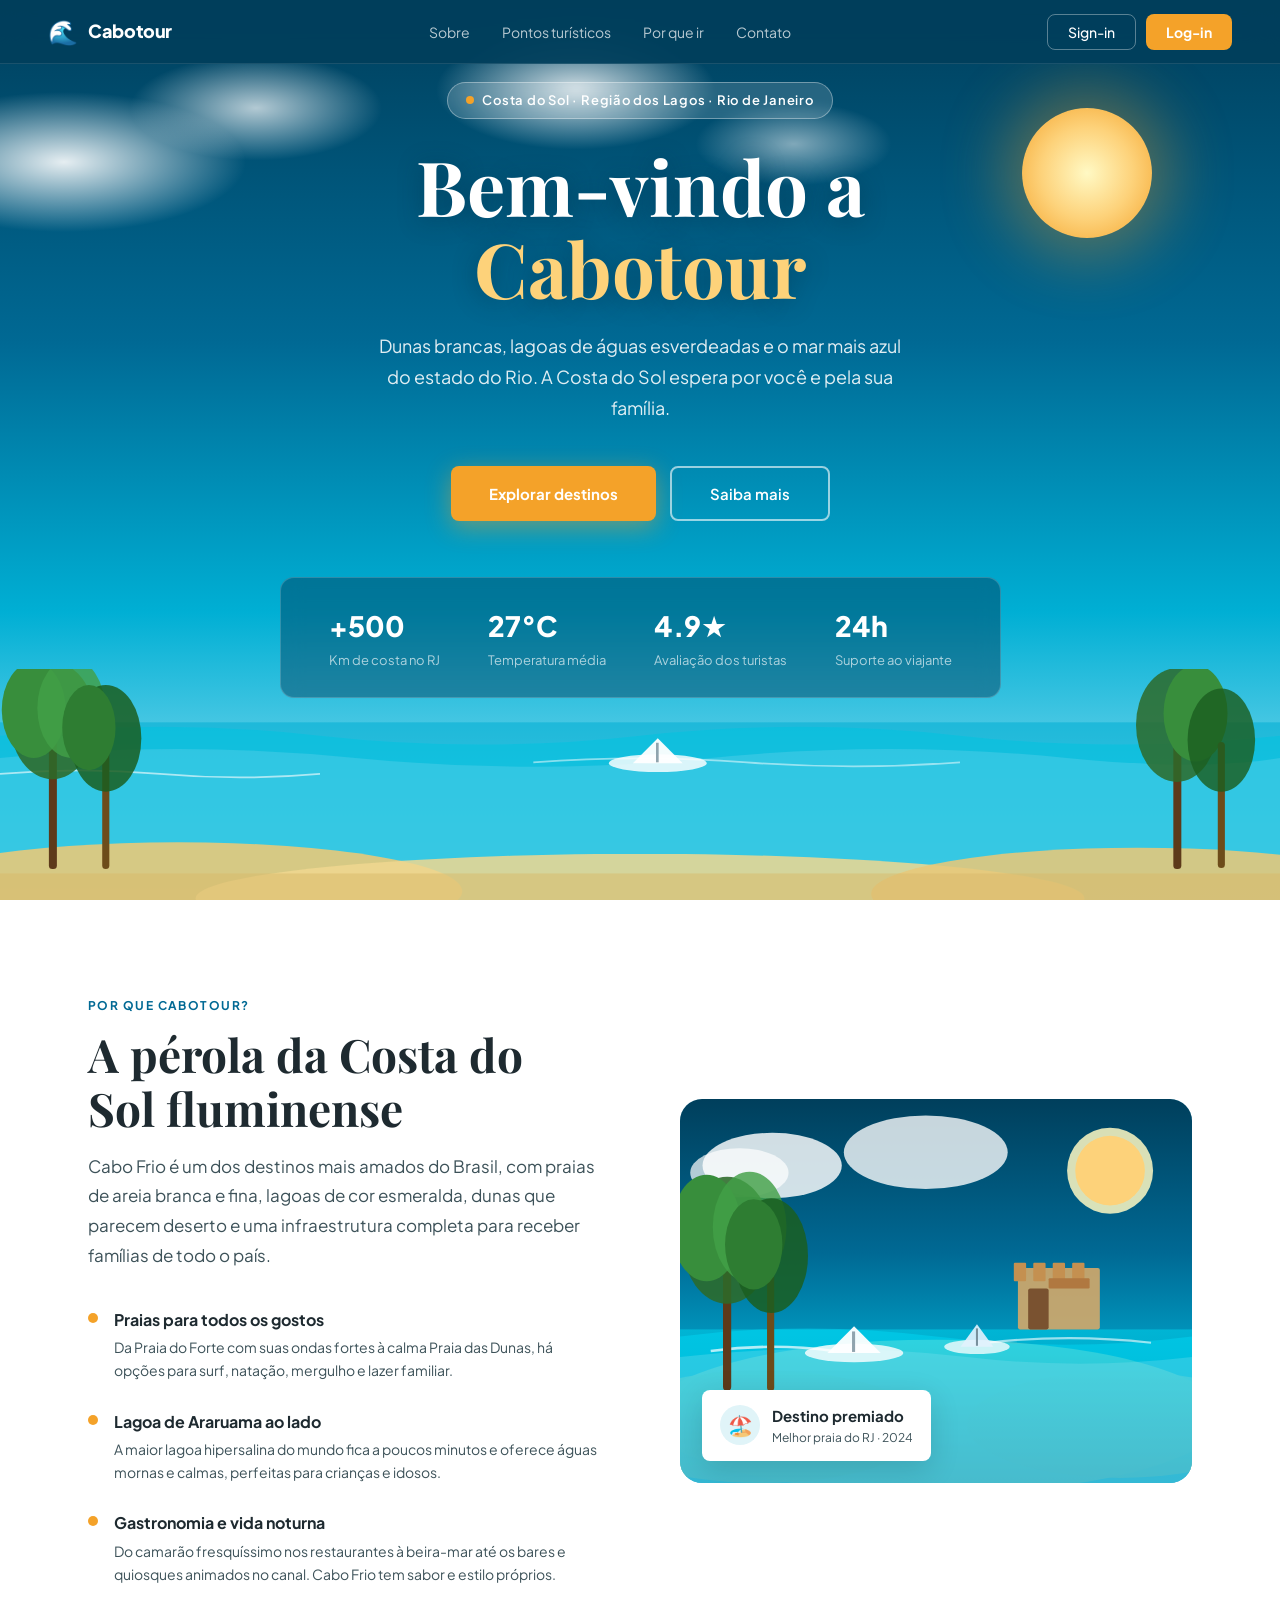
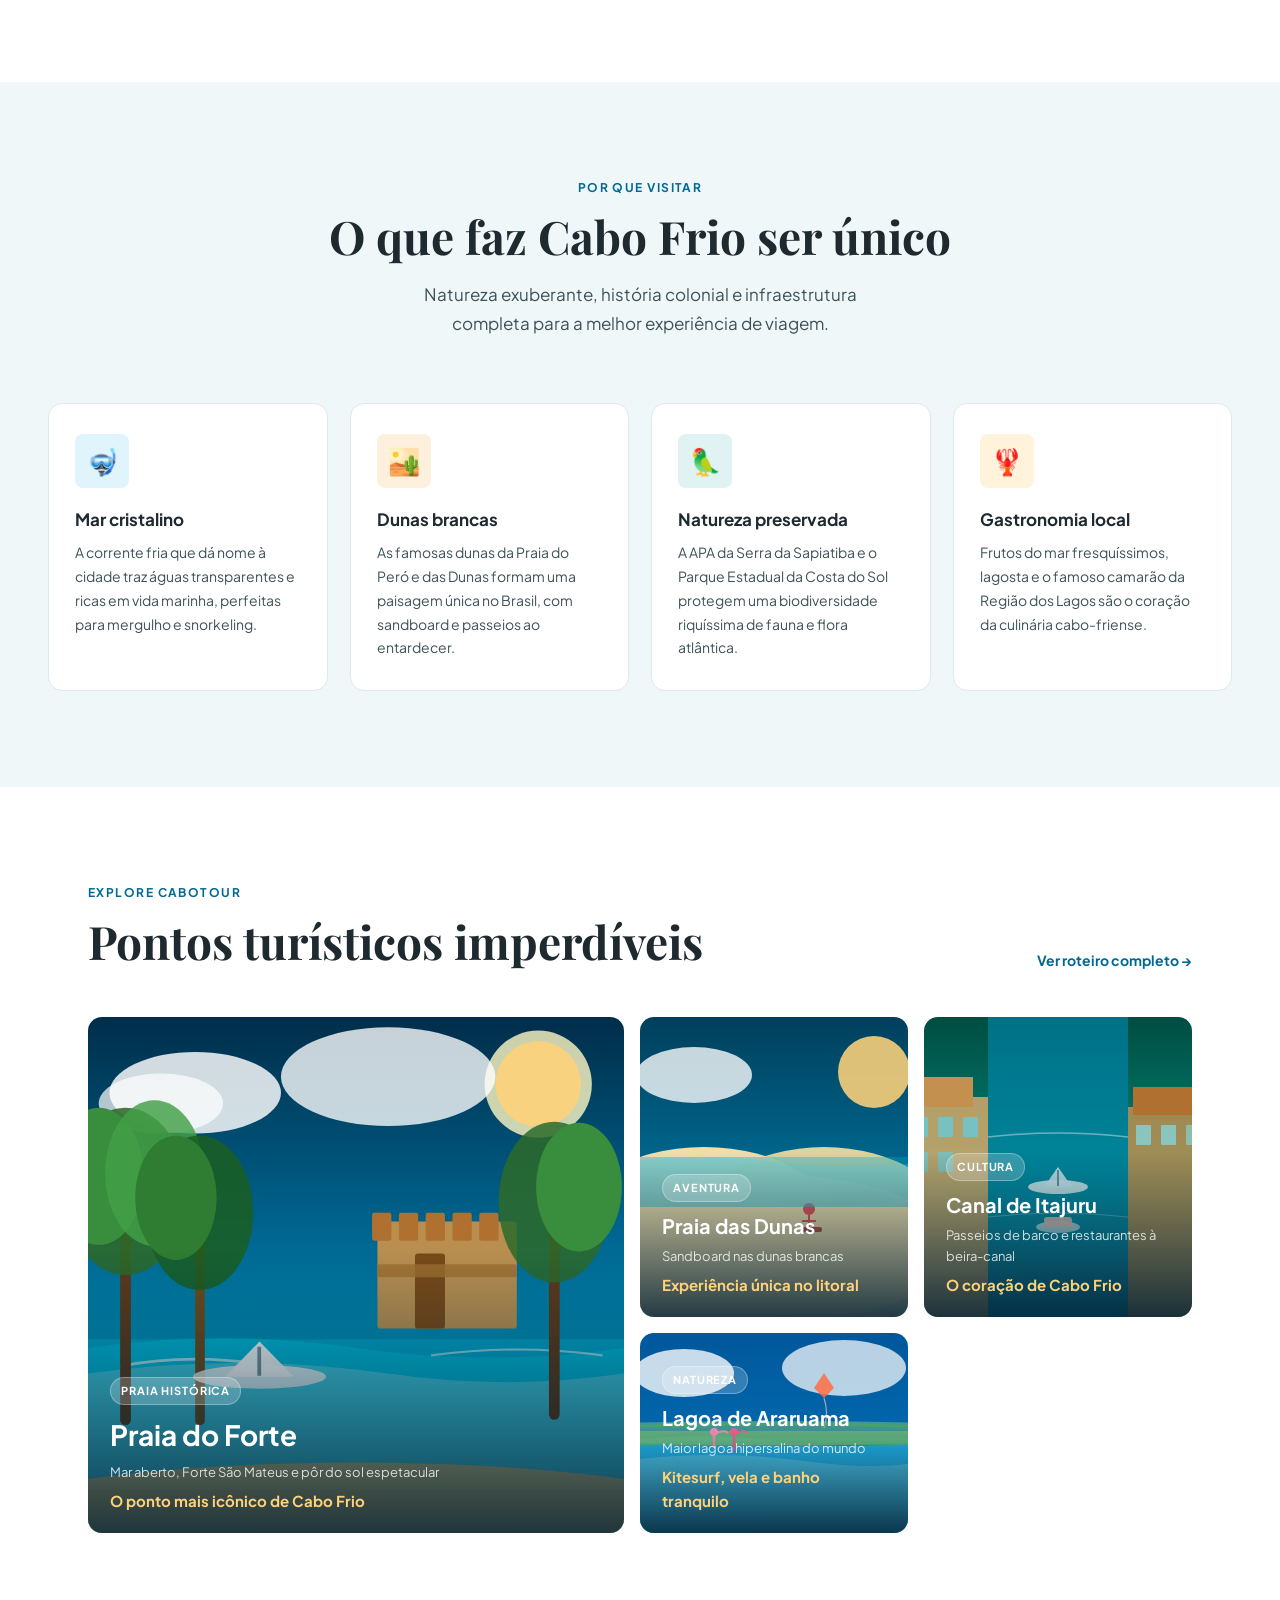
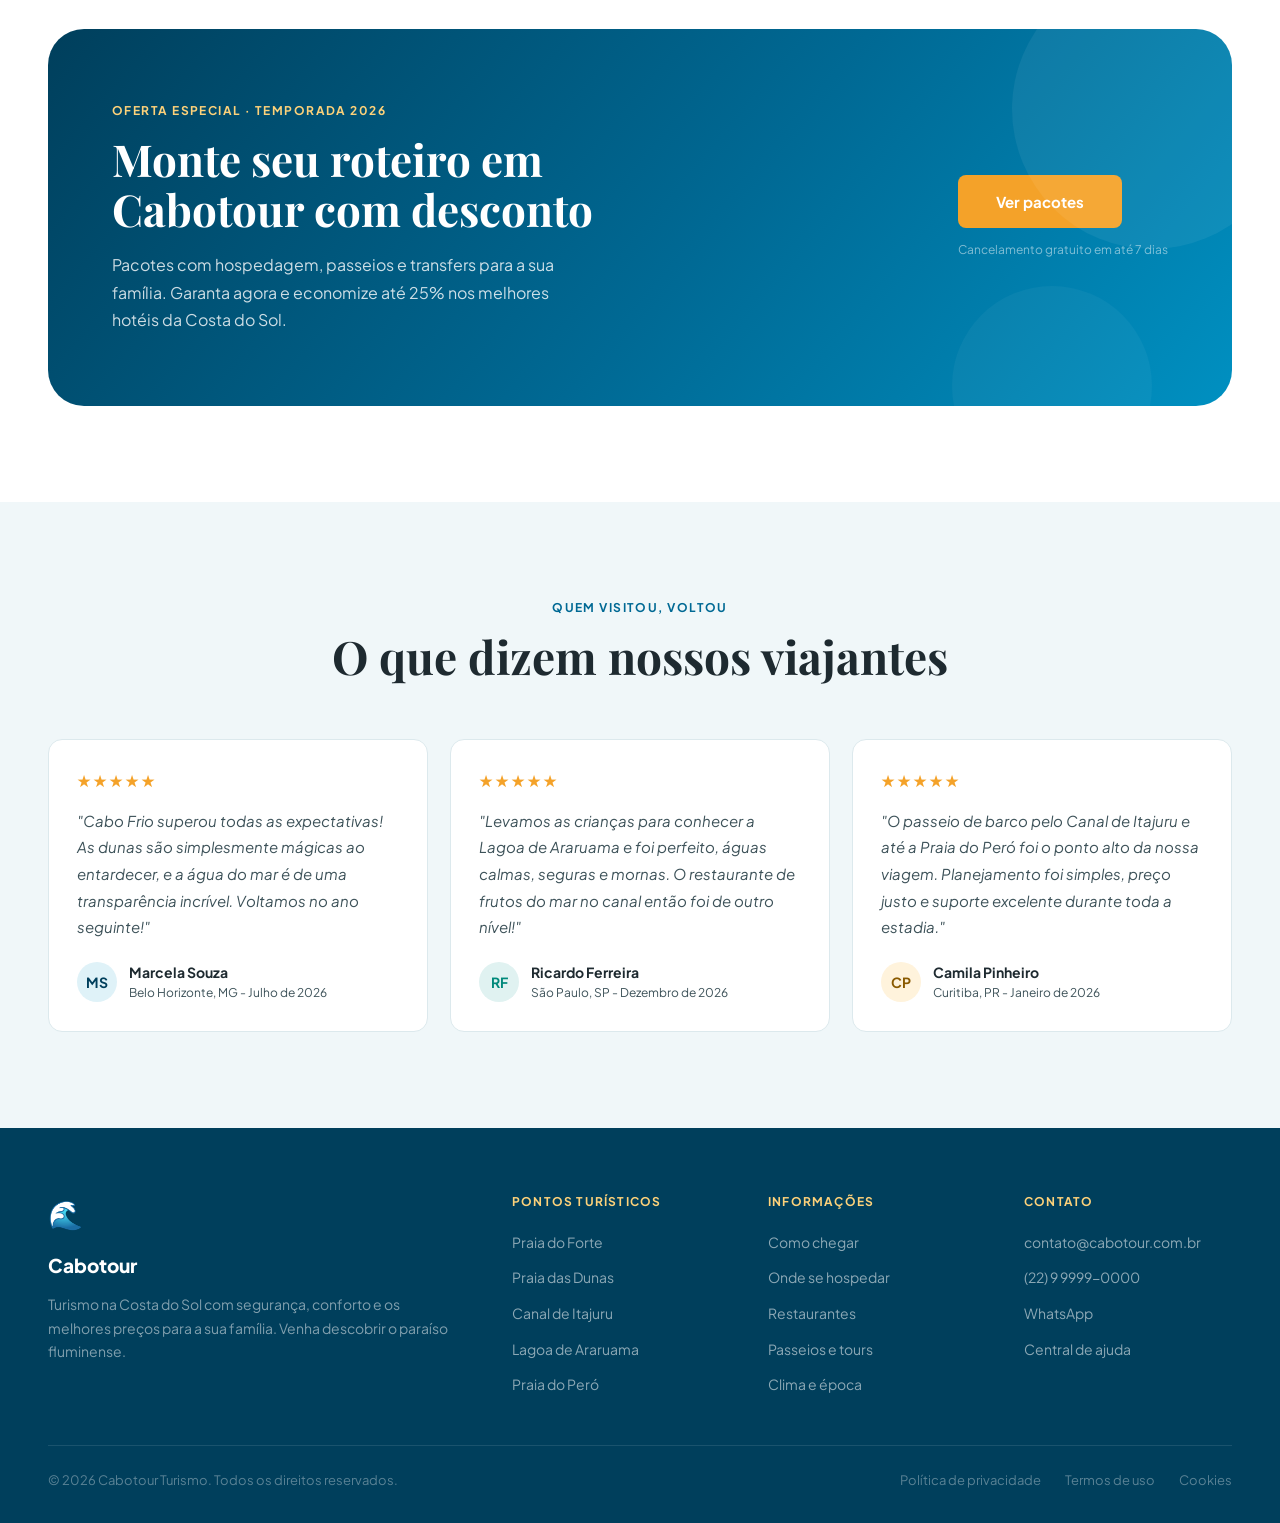
==== Protótipo Alta Fidelidade/Cabotour/index.html @ bd6dac19 "commit" ====
<!DOCTYPE html>
<html lang="pt-BR">
<head>
<meta charset="UTF-8" />
<meta name="viewport" content="width=device-width, initial-scale=1.0" />
<title>Cabotour - O melhor do turismo na Costa do Sol</title>
<link rel="preconnect" href="https://fonts.googleapis.com" />
<link rel="preconnect" href="https://fonts.gstatic.com" crossorigin />
<link href="https://fonts.googleapis.com/css2?family=Plus+Jakarta+Sans:wght@400;500;600;700;800&family=Playfair+Display:ital,wght@0,700;1,700&display=swap" rel="stylesheet" />
<link rel="stylesheet" href="../CSS/style.css"/>
</head>
<body>

<!-- NAV -->
<nav>
  <a class="nav-logo" href="#">
    <span class="nav-logo-icon" aria-hidden="true">🌊</span>
    <span class="nav-brand">Cabotour</span>
  </a>
  <ul class="nav-links">
    <li><a href="#sobre">Sobre</a></li>
    <li><a href="#pontos">Pontos turísticos</a></li>
    <li><a href="#vantagens">Por que ir</a></li>
    <li><a href="#contato">Contato</a></li>
  </ul>
  <div class="nav-actions">
    <button class="btn-ghost">Sign-in</button>
    <button class="btn-solid">Log-in</button>
  </div>
</nav>

<!-- HERO -->
<section class="hero" id="sobre">
  <div class="hero-sun" aria-hidden="true"></div>
  <div class="hero-clouds" aria-hidden="true"></div>

  <div class="hero-content">
    <div class="hero-badge">
      <span class="hero-badge-dot" aria-hidden="true"></span>
      Costa do Sol · Região dos Lagos · Rio de Janeiro
    </div>
    <h1 class="hero-title">Bem-vindo a<br/><em>Cabotour</em></h1>
    <p class="hero-sub">Dunas brancas, lagoas de águas esverdeadas e o mar mais azul do estado do Rio. A Costa do Sol espera por você e pela sua família.</p>
    <div class="hero-actions">
      <button class="btn-hero-p" onclick="document.getElementById('pontos').scrollIntoView({behavior:'smooth'})">Explorar destinos</button>
      <button class="btn-hero-s" onclick="document.getElementById('sobre-nos').scrollIntoView({behavior:'smooth'})">Saiba mais</button>
    </div>
  </div>

  <div class="hero-stats">
    <div>
      <div class="stat-num">+500</div>
      <div class="stat-label">Km de costa no RJ</div>
    </div>
    <div>
      <div class="stat-num">27°C</div>
      <div class="stat-label">Temperatura média</div>
    </div>
    <div>
      <div class="stat-num">4.9★</div>
      <div class="stat-label">Avaliação dos turistas</div>
    </div>
    <div>
      <div class="stat-num">24h</div>
      <div class="stat-label">Suporte ao viajante</div>
    </div>
  </div>

  <!-- Dune / beach transition -->
  <div class="hero-dunes" aria-hidden="true">
    <svg viewBox="0 0 1440 260" xmlns="http://www.w3.org/2000/svg" preserveAspectRatio="none">
      <!-- Sky backdrop -->
      <rect width="1440" height="260" fill="transparent"/>
      <!-- Sea -->
      <rect x="0" y="60" width="1440" height="200" fill="#00afd4" opacity="0.55"/>
      <path d="M0,75 Q180,55 360,75 Q540,95 720,75 Q900,55 1080,75 Q1260,95 1440,75 L1440,260 L0,260 Z" fill="#00c4e0" opacity="0.55"/>
      <path d="M0,100 Q200,80 400,100 Q600,120 800,100 Q1000,80 1200,100 Q1350,115 1440,100 L1440,260 L0,260 Z" fill="#5ecfe8" opacity="0.4"/>
      <!-- Sand / dunes -->
      <ellipse cx="200"  cy="250" rx="320" ry="55" fill="#e8c97a" opacity="0.9"/>
      <ellipse cx="720"  cy="258" rx="500" ry="50" fill="#f0d890" opacity="0.85"/>
      <ellipse cx="1280" cy="253" rx="300" ry="52" fill="#e8c97a" opacity="0.88"/>
      <rect x="0" y="230" width="1440" height="30" fill="#dab96a" opacity="0.5"/>
      <!-- Foam lines -->
      <path d="M0,118 Q90,110 180,118 Q270,126 360,118" stroke="rgba(255,255,255,0.6)" stroke-width="2" fill="none"/>
      <path d="M600,105 Q720,96 840,105 Q960,114 1080,105" stroke="rgba(255,255,255,0.5)" stroke-width="2" fill="none"/>
      <!-- Palm trees left -->
      <rect x="55"  y="60" width="9" height="165" rx="4" fill="#5d3a1a"/>
      <ellipse cx="59"  cy="58"  rx="48" ry="66" fill="#2d6a2a" opacity="0.88"/>
      <ellipse cx="38"  cy="46"  rx="36" ry="54" fill="#388e3c"/>
      <ellipse cx="80"  cy="44"  rx="38" ry="56" fill="#43a047" opacity="0.82"/>
      <rect x="115" y="80" width="8" height="145" rx="4" fill="#6d4c1a"/>
      <ellipse cx="119" cy="78"  rx="40" ry="60" fill="#1b5e20" opacity="0.85"/>
      <ellipse cx="100" cy="66"  rx="30" ry="48" fill="#2e7d32"/>
      <!-- Palm trees right -->
      <rect x="1320" y="65" width="9" height="160" rx="4" fill="#5d3a1a"/>
      <ellipse cx="1324" cy="63" rx="46" ry="64" fill="#2d6a2a" opacity="0.85"/>
      <ellipse cx="1345" cy="50" rx="36" ry="54" fill="#388e3c"/>
      <rect x="1370" y="82" width="8" height="142" rx="4" fill="#6d4c1a"/>
      <ellipse cx="1374" cy="80" rx="38" ry="58" fill="#1b5e20" opacity="0.82"/>
      <!-- Boat -->
      <ellipse cx="740" cy="106" rx="55" ry="10" fill="rgba(255,255,255,0.82)"/>
      <polygon points="740,78 768,106 712,106" fill="rgba(255,255,255,0.95)"/>
      <rect x="738" y="83" width="3" height="22" fill="#90a4ae"/>
    </svg>
  </div>
</section>

<!-- ABOUT -->
<section class="about" id="sobre-nos">
  <div class="about-grid">
    <div>
      <p class="eyebrow">Por que Cabotour?</p>
      <h2 class="sec-title">A pérola da Costa do Sol fluminense</h2>
      <p class="sec-sub">Cabo Frio é um dos destinos mais amados do Brasil, com praias de areia branca e fina, lagoas de cor esmeralda, dunas que parecem deserto e uma infraestrutura completa para receber famílias de todo o país.</p>
      <div class="features">
        <div class="feat">
          <div class="feat-dot"></div>
          <div>
            <div class="feat-title">Praias para todos os gostos</div>
            <div class="feat-desc">Da Praia do Forte com suas ondas fortes à calma Praia das Dunas, há opções para surf, natação, mergulho e lazer familiar.</div>
          </div>
        </div>
        <div class="feat">
          <div class="feat-dot"></div>
          <div>
            <div class="feat-title">Lagoa de Araruama ao lado</div>
            <div class="feat-desc">A maior lagoa hipersalina do mundo fica a poucos minutos e oferece águas mornas e calmas, perfeitas para crianças e idosos.</div>
          </div>
        </div>
        <div class="feat">
          <div class="feat-dot"></div>
          <div>
            <div class="feat-title">Gastronomia e vida noturna</div>
            <div class="feat-desc">Do camarão fresquíssimo nos restaurantes à beira-mar até os bares e quiosques animados no canal. Cabo Frio tem sabor e estilo próprios.</div>
          </div>
        </div>
      </div>
    </div>
    <div>
      <div class="about-visual">
        <!-- Cabo Frio landscape SVG illustration -->
        <svg viewBox="0 0 500 375" xmlns="http://www.w3.org/2000/svg" preserveAspectRatio="xMidYMid slice">
          <defs>
            <linearGradient id="cf-sky" x1="0" y1="0" x2="0" y2="1">
              <stop offset="0%" stop-color="#003f5c"/>
              <stop offset="40%" stop-color="#006994"/>
              <stop offset="75%" stop-color="#00afd4"/>
              <stop offset="100%" stop-color="#5ecfe8"/>
            </linearGradient>
            <linearGradient id="cf-sea" x1="0" y1="0" x2="0" y2="1">
              <stop offset="0%" stop-color="#00c4e0"/>
              <stop offset="100%" stop-color="#006994"/>
            </linearGradient>
          </defs>
          <rect width="500" height="375" fill="url(#cf-sky)"/>
          <!-- Sun -->
          <circle cx="420" cy="70" r="42" fill="#fff9c4" opacity="0.85"/>
          <circle cx="420" cy="70" r="34" fill="#fdd27a"/>
          <!-- Clouds -->
          <ellipse cx="90"  cy="65"  rx="68" ry="32" fill="rgba(255,255,255,0.82)"/>
          <ellipse cx="58"  cy="72"  rx="48" ry="24" fill="rgba(255,255,255,0.7)"/>
          <ellipse cx="240" cy="52"  rx="80" ry="36" fill="rgba(255,255,255,0.78)"/>
          <!-- Dunes (white) -->
          <ellipse cx="250" cy="310" rx="280" ry="75" fill="#f5e4b0" opacity="0.95"/>
          <ellipse cx="80"  cy="320" rx="160" ry="55" fill="#eedea0" opacity="0.9"/>
          <ellipse cx="430" cy="318" rx="150" ry="52" fill="#f0dfa8" opacity="0.88"/>
          <!-- Sea -->
          <rect x="0" y="225" width="500" height="150" fill="url(#cf-sea)" opacity="0.7"/>
          <path d="M0,232 Q125,216 250,232 Q375,248 500,232 L500,375 L0,375 Z" fill="#00e5ff" opacity="0.35"/>
          <path d="M0,252 Q140,236 280,252 Q390,265 500,252 L500,375 L0,375 Z" fill="#80deea" opacity="0.3"/>
          <!-- Foam -->
          <path d="M30,246 Q90,238 150,246" stroke="rgba(255,255,255,0.7)" stroke-width="2.5" fill="none"/>
          <path d="M300,238 Q380,229 460,238" stroke="rgba(255,255,255,0.6)" stroke-width="2" fill="none"/>
          <!-- Fort / Fortress (Forte São Mateus) simplified -->
          <rect x="330" y="165" width="80" height="60" rx="2" fill="#d4a96a" opacity="0.9"/>
          <rect x="326" y="160" width="12" height="18" rx="1" fill="#c49050"/>
          <rect x="345" y="160" width="12" height="18" rx="1" fill="#c49050"/>
          <rect x="364" y="160" width="12" height="18" rx="1" fill="#c49050"/>
          <rect x="383" y="160" width="12" height="18" rx="1" fill="#c49050"/>
          <rect x="340" y="185" width="20" height="40" rx="2" fill="#7a5230"/>
          <rect x="360" y="175" width="40" height="10" rx="1" fill="#b07840"/>
          <!-- Palm trees -->
          <rect x="42"  y="140" width="8" height="145" rx="4" fill="#5d3a1a"/>
          <ellipse cx="46"  cy="138" rx="44" ry="62" fill="#2d6a2a" opacity="0.88"/>
          <ellipse cx="26"  cy="126" rx="34" ry="52" fill="#388e3c"/>
          <ellipse cx="68"  cy="125" rx="36" ry="54" fill="#43a047" opacity="0.82"/>
          <rect x="85"  y="155" width="7" height="130" rx="3" fill="#6d4c1a"/>
          <ellipse cx="89"  cy="153" rx="36" ry="56" fill="#1b5e20" opacity="0.85"/>
          <ellipse cx="72"  cy="142" rx="28" ry="44" fill="#2e7d32"/>
          <!-- Boat & sailboat -->
          <ellipse cx="170" cy="248" rx="48" ry="9" fill="rgba(255,255,255,0.8)"/>
          <polygon points="170,222 196,248 144,248" fill="rgba(255,255,255,0.95)"/>
          <rect x="168" y="227" width="3" height="20" fill="#90a4ae"/>
          <ellipse cx="290" cy="242" rx="32" ry="7" fill="rgba(255,255,255,0.75)"/>
          <polygon points="290,220 306,242 274,242" fill="#e3f2fd" opacity="0.9"/>
          <rect x="289" y="224" width="2" height="17" fill="#78909c"/>
        </svg>
        <div class="about-badge">
          <div class="badge-ic">🏖️</div>
          <div>
            <div class="badge-main">Destino premiado</div>
            <div class="badge-sub">Melhor praia do RJ · 2024</div>
          </div>
        </div>
      </div>
    </div>
  </div>
</section>

<!-- ATRATIVOS -->
<section class="atrativos" id="vantagens">
  <div class="atrativos-inner">
    <div class="atrativos-head">
      <p class="eyebrow">Por que visitar</p>
      <h2 class="sec-title" style="text-align:center;">O que faz Cabo Frio ser único</h2>
      <p class="sec-sub" style="margin:0 auto;text-align:center;max-width:500px;">Natureza exuberante, história colonial e infraestrutura completa para a melhor experiência de viagem.</p>
    </div>
    <div class="cards-grid">
      <div class="atr-card">
        <div class="atr-icon ic-ocean">🤿</div>
        <div class="atr-title">Mar cristalino</div>
        <p class="atr-desc">A corrente fria que dá nome à cidade traz águas transparentes e ricas em vida marinha, perfeitas para mergulho e snorkeling.</p>
      </div>
      <div class="atr-card">
        <div class="atr-icon ic-dune">🏜️</div>
        <div class="atr-title">Dunas brancas</div>
        <p class="atr-desc">As famosas dunas da Praia do Peró e das Dunas formam uma paisagem única no Brasil, com sandboard e passeios ao entardecer.</p>
      </div>
      <div class="atr-card">
        <div class="atr-icon ic-teal">🦜</div>
        <div class="atr-title">Natureza preservada</div>
        <p class="atr-desc">A APA da Serra da Sapiatiba e o Parque Estadual da Costa do Sol protegem uma biodiversidade riquíssima de fauna e flora atlântica.</p>
      </div>
      <div class="atr-card">
        <div class="atr-icon ic-sun">🦞</div>
        <div class="atr-title">Gastronomia local</div>
        <p class="atr-desc">Frutos do mar fresquíssimos, lagosta e o famoso camarão da Região dos Lagos são o coração da culinária cabo-friense.</p>
      </div>
    </div>
  </div>
</section>

<!-- PONTOS TURÍSTICOS -->
<section class="pontos" id="pontos">
  <div class="pontos-head">
    <div>
      <p class="eyebrow">Explore Cabotour</p>
      <h2 class="sec-title" style="margin-bottom:0;">Pontos turísticos imperdíveis</h2>
    </div>
    <button class="btn-link">Ver roteiro completo →</button>
  </div>
  <div class="dest-grid">

    <!-- LARGE: Praia do Forte -->
    <div class="dest-card">
      <svg class="dest-bg" viewBox="0 0 500 500" xmlns="http://www.w3.org/2000/svg" preserveAspectRatio="xMidYMid slice">
        <defs>
          <linearGradient id="pf-sky" x1="0" y1="0" x2="0" y2="1">
            <stop offset="0%" stop-color="#002b47"/>
            <stop offset="45%" stop-color="#006994"/>
            <stop offset="75%" stop-color="#00afd4"/>
            <stop offset="100%" stop-color="#5ecfe8"/>
          </linearGradient>
        </defs>
        <rect width="500" height="500" fill="url(#pf-sky)"/>
        <circle cx="420" cy="72" r="50" fill="#fff9c4" opacity="0.8"/>
        <circle cx="420" cy="72" r="40" fill="#fdd27a" opacity="0.9"/>
        <ellipse cx="100" cy="80" rx="80" ry="38" fill="rgba(255,255,255,0.82)"/>
        <ellipse cx="68"  cy="90" rx="58" ry="28" fill="rgba(255,255,255,0.7)"/>
        <ellipse cx="280" cy="65" rx="100" ry="46" fill="rgba(255,255,255,0.78)"/>
        <!-- Fort São Mateus -->
        <rect x="270" y="200" width="130" height="100" rx="3" fill="#c9924a" opacity="0.92"/>
        <rect x="265" y="192" width="18" height="26" rx="2" fill="#b07030"/>
        <rect x="290" y="192" width="18" height="26" rx="2" fill="#b07030"/>
        <rect x="315" y="192" width="18" height="26" rx="2" fill="#b07030"/>
        <rect x="340" y="192" width="18" height="26" rx="2" fill="#b07030"/>
        <rect x="365" y="192" width="18" height="26" rx="2" fill="#b07030"/>
        <rect x="305" y="230" width="28" height="70" rx="3" fill="#7a4a18"/>
        <rect x="270" y="240" width="130" height="12" rx="2" fill="#a07030" opacity="0.8"/>
        <!-- sea -->
        <rect x="0" y="310" width="500" height="190" fill="#00afd4" opacity="0.7"/>
        <path d="M0,318 Q125,300 250,318 Q375,336 500,318 L500,500 L0,500 Z" fill="#00c4e0" opacity="0.65"/>
        <path d="M0,342 Q140,322 280,342 Q390,358 500,342 L500,500 L0,500 Z" fill="#80deea" opacity="0.5"/>
        <!-- sand -->
        <ellipse cx="250" cy="495" rx="400" ry="70" fill="#e8c97a" opacity="0.92"/>
        <rect x="0" y="450" width="500" height="50" fill="#dab96a" opacity="0.6"/>
        <!-- foam -->
        <path d="M30,335 Q100,322 170,335" stroke="rgba(255,255,255,0.65)" stroke-width="2.5" fill="none"/>
        <path d="M320,325 Q400,314 480,325" stroke="rgba(255,255,255,0.55)" stroke-width="2" fill="none"/>
        <!-- palms left -->
        <rect x="30"  y="175" width="10" height="215" rx="5" fill="#5d3a1a"/>
        <ellipse cx="35"  cy="172" rx="56" ry="78" fill="#2d6a2a" opacity="0.88"/>
        <ellipse cx="10"  cy="158" rx="42" ry="64" fill="#388e3c"/>
        <ellipse cx="62"  cy="155" rx="46" ry="68" fill="#43a047" opacity="0.82"/>
        <rect x="100" y="195" width="9" height="195" rx="4" fill="#6d4c1a"/>
        <ellipse cx="104" cy="192" rx="50" ry="72" fill="#1b5e20" opacity="0.85"/>
        <ellipse cx="82"  cy="178" rx="38" ry="58" fill="#2e7d32"/>
        <!-- palm right -->
        <rect x="430" y="185" width="10" height="200" rx="5" fill="#5d3a1a"/>
        <ellipse cx="435" cy="182" rx="52" ry="75" fill="#2d6a2a" opacity="0.85"/>
        <ellipse cx="458" cy="168" rx="40" ry="60" fill="#388e3c"/>
        <!-- boat -->
        <ellipse cx="160" cy="345" rx="62" ry="11" fill="rgba(255,255,255,0.82)"/>
        <polygon points="160,312 192,345 128,345" fill="rgba(255,255,255,0.96)"/>
        <rect x="158" y="317" width="3.5" height="27" fill="#78909c"/>
      </svg>
      <div class="dest-ov"></div>
      <div class="dest-info">
        <span class="dest-tag">Praia histórica</span>
        <div class="dest-name">Praia do Forte</div>
        <div class="dest-det">Mar aberto, Forte São Mateus e pôr do sol espetacular</div>
        <div class="dest-price">O ponto mais icônico de Cabo Frio</div>
      </div>
    </div>

    <!-- Praia das Dunas -->
    <div class="dest-card">
      <svg class="dest-bg" viewBox="0 0 300 300" xmlns="http://www.w3.org/2000/svg" preserveAspectRatio="xMidYMid slice">
        <defs>
          <linearGradient id="dun-sky" x1="0" y1="0" x2="0" y2="1">
            <stop offset="0%" stop-color="#003f5c"/>
            <stop offset="100%" stop-color="#0090c1"/>
          </linearGradient>
        </defs>
        <rect width="300" height="300" fill="url(#dun-sky)"/>
        <circle cx="250" cy="55" r="36" fill="#fdd27a" opacity="0.88"/>
        <ellipse cx="70" cy="58" rx="58" ry="28" fill="rgba(255,255,255,0.78)"/>
        <!-- Dunes white -->
        <ellipse cx="80"  cy="220" rx="140" ry="90" fill="#f5e4b0" opacity="0.96"/>
        <ellipse cx="200" cy="215" rx="130" ry="85" fill="#eedea0" opacity="0.92"/>
        <ellipse cx="150" cy="230" rx="180" ry="72" fill="#f0dfa8" opacity="0.88"/>
        <!-- sky meet dunes horizon -->
        <path d="M0,190 Q75,175 150,185 Q225,195 300,180 L300,300 L0,300 Z" fill="#f5e4b0" opacity="0.9"/>
        <!-- tiny person sandboarding -->
        <circle cx="185" cy="192" r="6" fill="#e55"/>
        <line x1="185" y1="198" x2="185" y2="210" stroke="#e55" stroke-width="2"/>
        <line x1="178" y1="204" x2="192" y2="204" stroke="#e55" stroke-width="2"/>
        <rect x="178" y="210" width="20" height="5" rx="2" fill="#a33" opacity="0.8"/>
        <!-- sea glimpse at top -->
        <rect x="0" y="140" width="300" height="50" fill="#00afd4" opacity="0.35"/>
        <path d="M0,145 Q75,135 150,145 Q225,155 300,145 L300,190 L0,190 Z" fill="#5ecfe8" opacity="0.3"/>
      </svg>
      <div class="dest-ov"></div>
      <div class="dest-info">
        <span class="dest-tag">Aventura</span>
        <div class="dest-name">Praia das Dunas</div>
        <div class="dest-det">Sandboard nas dunas brancas</div>
        <div class="dest-price">Experiência única no litoral</div>
      </div>
    </div>

    <!-- Canal de Itajuru -->
    <div class="dest-card">
      <svg class="dest-bg" viewBox="0 0 300 300" xmlns="http://www.w3.org/2000/svg" preserveAspectRatio="xMidYMid slice">
        <defs>
          <linearGradient id="can-sky" x1="0" y1="0" x2="0" y2="1">
            <stop offset="0%" stop-color="#004d40"/>
            <stop offset="55%" stop-color="#00897b"/>
            <stop offset="100%" stop-color="#4db6ac"/>
          </linearGradient>
        </defs>
        <rect width="300" height="300" fill="url(#can-sky)"/>
        <!-- Canal water -->
        <rect x="80" y="0" width="140" height="300" fill="#006994" opacity="0.65"/>
        <rect x="80" y="0" width="140" height="300" fill="#00afd4" opacity="0.3"/>
        <!-- Buildings left -->
        <rect x="0"   y="80" width="80" height="220" fill="#d4a96a" opacity="0.85"/>
        <rect x="10"  y="60" width="55" height="30"  fill="#c49050"/>
        <rect x="5"   y="100" width="15" height="20" rx="1" fill="#5ecfe8" opacity="0.7"/>
        <rect x="30"  y="100" width="15" height="20" rx="1" fill="#5ecfe8" opacity="0.7"/>
        <rect x="55"  y="100" width="15" height="20" rx="1" fill="#5ecfe8" opacity="0.7"/>
        <rect x="5"   y="135" width="15" height="20" rx="1" fill="#5ecfe8" opacity="0.6"/>
        <rect x="30"  y="135" width="15" height="20" rx="1" fill="#5ecfe8" opacity="0.6"/>
        <!-- Buildings right -->
        <rect x="220" y="90" width="80" height="210" fill="#c49050" opacity="0.82"/>
        <rect x="225" y="70" width="65" height="28"  fill="#b07030"/>
        <rect x="228" y="108" width="15" height="20" rx="1" fill="#80deea" opacity="0.7"/>
        <rect x="253" y="108" width="15" height="20" rx="1" fill="#80deea" opacity="0.7"/>
        <rect x="278" y="108" width="15" height="20" rx="1" fill="#80deea" opacity="0.6"/>
        <!-- Boats on canal -->
        <ellipse cx="150" cy="170" rx="30" ry="7" fill="rgba(255,255,255,0.85)"/>
        <polygon points="150,150 164,170 136,170" fill="#e3f2fd" opacity="0.9"/>
        <rect x="149" y="153" width="2" height="16" fill="#78909c"/>
        <ellipse cx="150" cy="210" rx="22" ry="6" fill="rgba(255,255,255,0.75)"/>
        <rect x="136" y="200" width="28" height="10" rx="3" fill="#ffccbc" opacity="0.9"/>
        <!-- Reflections -->
        <rect x="80" y="0" width="140" height="300" fill="url(#can-sky)" opacity="0.15"/>
        <path d="M80,120 Q150,112 220,120" stroke="rgba(255,255,255,0.4)" stroke-width="1.5" fill="none"/>
        <path d="M80,200 Q150,192 220,200" stroke="rgba(255,255,255,0.3)" stroke-width="1" fill="none"/>
      </svg>
      <div class="dest-ov"></div>
      <div class="dest-info">
        <span class="dest-tag">Cultura</span>
        <div class="dest-name">Canal de Itajuru</div>
        <div class="dest-det">Passeios de barco e restaurantes à beira-canal</div>
        <div class="dest-price">O coração de Cabo Frio</div>
      </div>
    </div>

    <!-- Lagoa de Araruama -->
    <div class="dest-card">
      <svg class="dest-bg" viewBox="0 0 300 200" xmlns="http://www.w3.org/2000/svg" preserveAspectRatio="xMidYMid slice">
        <defs>
          <linearGradient id="lag-sky" x1="0" y1="0" x2="0" y2="1">
            <stop offset="0%" stop-color="#01579b"/>
            <stop offset="100%" stop-color="#0277bd"/>
          </linearGradient>
        </defs>
        <rect width="300" height="200" fill="url(#lag-sky)"/>
        <ellipse cx="60"  cy="40" rx="50" ry="24" fill="rgba(255,255,255,0.78)"/>
        <ellipse cx="220" cy="35" rx="62" ry="28" fill="rgba(255,255,255,0.72)"/>
        <!-- Calm lagoon -->
        <rect x="0" y="105" width="300" height="95" fill="#00afd4" opacity="0.75"/>
        <path d="M0,108 Q75,98 150,108 Q225,118 300,108 L300,200 L0,200 Z" fill="#40c4ff" opacity="0.55"/>
        <path d="M0,128 Q90,116 180,128 Q255,138 300,128 L300,200 L0,200 Z" fill="#80deea" opacity="0.45"/>
        <!-- Flat shore / grass -->
        <rect x="0" y="98" width="300" height="14" fill="#66bb6a" opacity="0.7"/>
        <ellipse cx="150" cy="100" rx="280" ry="12" fill="#81c784" opacity="0.5"/>
        <!-- Flamingos / birds -->
        <line x1="90" y1="100" x2="90" y2="115" stroke="#f48fb1" stroke-width="2.5"/>
        <circle cx="90" cy="99" r="4" fill="#f48fb1"/>
        <path d="M90,101 Q100,96 104,100" stroke="#f48fb1" stroke-width="2" fill="none"/>
        <line x1="110" y1="100" x2="110" y2="118" stroke="#f06292" stroke-width="2.5"/>
        <circle cx="110" cy="99" r="4" fill="#f06292"/>
        <path d="M110,101 Q120,96 124,100" stroke="#f06292" stroke-width="2" fill="none"/>
        <!-- Kite in sky -->
        <polygon points="200,40 210,55 200,65 190,55" fill="#ff7043" opacity="0.85"/>
        <path d="M200,65 Q205,80 200,95" stroke="#aaa" stroke-width="1.2" fill="none"/>
        <!-- Distant shore line -->
        <path d="M0,94 Q150,88 300,94" stroke="#4caf50" stroke-width="3" fill="none" opacity="0.6"/>
      </svg>
      <div class="dest-ov"></div>
      <div class="dest-info">
        <span class="dest-tag">Natureza</span>
        <div class="dest-name">Lagoa de Araruama</div>
        <div class="dest-det">Maior lagoa hipersalina do mundo</div>
        <div class="dest-price">Kitesurf, vela e banho tranquilo</div>
      </div>
    </div>

  </div>
</section>

<!-- PROMO -->
<div class="promo-wrap">
  <div class="promo-inner">
    <div class="promo-deco"  aria-hidden="true"></div>
    <div class="promo-deco2" aria-hidden="true"></div>
    <div>
      <p class="promo-label">Oferta especial · Temporada 2026</p>
      <h2 class="promo-title">Monte seu roteiro em<br/>Cabotour com desconto</h2>
      <p class="promo-desc">Pacotes com hospedagem, passeios e transfers para a sua família. Garanta agora e economize até 25% nos melhores hotéis da Costa do Sol.</p>
    </div>
    <div class="promo-btns">
      <button class="btn-cta">Ver pacotes</button>
      <span class="promo-note">Cancelamento gratuito em até 7 dias</span>
    </div>
  </div>
</div>

<!-- DEPOIMENTOS -->
<section class="depoi">
  <div class="depoi-inner">
    <div class="depoi-head">
      <p class="eyebrow">Quem visitou, voltou</p>
      <h2 class="sec-title">O que dizem nossos viajantes</h2>
    </div>
    <div class="depoi-grid">
      <div class="dep-card">
        <div class="dep-stars">★★★★★</div>
        <p class="dep-text">"Cabo Frio superou todas as expectativas! As dunas são simplesmente mágicas ao entardecer, e a água do mar é de uma transparência incrível. Voltamos no ano seguinte!"</p>
        <div class="dep-author">
          <div class="dep-av av1">MS</div>
          <div>
            <div class="dep-name">Marcela Souza</div>
            <div class="dep-loc">Belo Horizonte, MG - Julho de 2026</div>
          </div>
        </div>
      </div>
      <div class="dep-card">
        <div class="dep-stars">★★★★★</div>
        <p class="dep-text">"Levamos as crianças para conhecer a Lagoa de Araruama e foi perfeito, águas calmas, seguras e mornas. O restaurante de frutos do mar no canal então foi de outro nível!"</p>
        <div class="dep-author">
          <div class="dep-av av2">RF</div>
          <div>
            <div class="dep-name">Ricardo Ferreira</div>
            <div class="dep-loc">São Paulo, SP - Dezembro de 2026</div>
          </div>
        </div>
      </div>
      <div class="dep-card">
        <div class="dep-stars">★★★★★</div>
        <p class="dep-text">"O passeio de barco pelo Canal de Itajuru e até a Praia do Peró foi o ponto alto da nossa viagem. Planejamento foi simples, preço justo e suporte excelente durante toda a estadia."</p>
        <div class="dep-author">
          <div class="dep-av av3">CP</div>
          <div>
            <div class="dep-name">Camila Pinheiro</div>
            <div class="dep-loc">Curitiba, PR - Janeiro de 2026</div>
          </div>
        </div>
      </div>
    </div>
  </div>
</section>

<!-- FOOTER -->
<footer id="contato">
  <div class="foot-inner">
    <div class="foot-top">
      <div>
        <span style="font-size:28px;" aria-hidden="true">🌊</span>
        <div class="foot-brand-name">Cabotour</div>
        <p class="foot-desc">Turismo na Costa do Sol com segurança, conforto e os melhores preços para a sua família. Venha descobrir o paraíso fluminense.</p>
      </div>
      <div>
        <div class="foot-col-title">Pontos turísticos</div>
        <ul class="foot-links">
          <li><a href="#">Praia do Forte</a></li>
          <li><a href="#">Praia das Dunas</a></li>
          <li><a href="#">Canal de Itajuru</a></li>
          <li><a href="#">Lagoa de Araruama</a></li>
          <li><a href="#">Praia do Peró</a></li>
        </ul>
      </div>
      <div>
        <div class="foot-col-title">Informações</div>
        <ul class="foot-links">
          <li><a href="#">Como chegar</a></li>
          <li><a href="#">Onde se hospedar</a></li>
          <li><a href="#">Restaurantes</a></li>
          <li><a href="#">Passeios e tours</a></li>
          <li><a href="#">Clima e época</a></li>
        </ul>
      </div>
      <div>
        <div class="foot-col-title">Contato</div>
        <ul class="foot-links">
          <li><a href="#">contato@cabotour.com.br</a></li>
          <li><a href="#">(22) 9 9999-0000</a></li>
          <li><a href="#">WhatsApp</a></li>
          <li><a href="#">Central de ajuda</a></li>
        </ul>
      </div>
    </div>
    <div class="foot-bottom">
      <span class="foot-copy">© 2026 Cabotour Turismo. Todos os direitos reservados.</span>
      <div class="foot-legal">
        <a href="#">Política de privacidade</a>
        <a href="#">Termos de uso</a>
        <a href="#">Cookies</a>
      </div>
    </div>
  </div>
</footer>

</body>
</html>
---- Protótipo Alta Fidelidade/CSS/style.css ----
*, *::before, *::after { box-sizing: border-box; margin: 0; padding: 0; }

:root {
  --ocean:  #006994;
  --ocean-d:#003f5c;
  --ocean-l:#0090c1;
  --sand:   #e8c97a;
  --sand-l: #f5e4b0;
  --sun:    #f4a229;
  --sun-l:  #fdd27a;
  --teal:   #00897b;
  --teal-l: #b2dfdb;
  --white:  #ffffff;
  --gray-900:#1e2a30;
  --gray-700:#3d5259;
  --gray-400:#7a9199;
  --gray-100:#dce9ed;
  --gray-50: #f0f7f9;
  --r-sm:8px; --r-md:14px; --r-lg:22px; --r-xl:36px;
  --font-d:'Playfair Display',Georgia,serif;
  --font-b:'Plus Jakarta Sans',system-ui,sans-serif;
}

html { scroll-behavior:smooth; }
body { font-family:var(--font-b); color:var(--gray-900); background:var(--white); line-height:1.6; }

/* NAV */
nav {
  position:fixed; top:0; left:0; right:0; z-index:100;
  display:flex; align-items:center; justify-content:space-between;
  padding:0 48px; height:64px;
  background:rgba(0,63,92,0.93);
  backdrop-filter:blur(14px);
  border-bottom:1px solid rgba(255,255,255,0.1);
}
.nav-logo { display:flex; align-items:center; gap:10px; text-decoration:none; }
.nav-logo-icon { font-size:24px; }
.nav-brand { font-size:18px; font-weight:800; color:#fff; letter-spacing:-0.02em; }
.nav-brand span { color:var(--sun-l); }
.nav-links { display:flex; gap:32px; list-style:none; }
.nav-links a { font-size:14px; color:rgba(255,255,255,0.72); text-decoration:none; transition:color .2s; }
.nav-links a:hover { color:#fff; }
.nav-actions { display:flex; gap:10px; }
.btn-ghost { background:transparent; border:1px solid rgba(255,255,255,0.35); color:#fff; padding:8px 20px; border-radius:var(--r-sm); font-size:14px; font-weight:500; cursor:pointer; font-family:var(--font-b); transition:background .2s; }
.btn-ghost:hover { background:rgba(255,255,255,0.12); }
.btn-solid { background:var(--sun); border:none; color:#fff; padding:8px 20px; border-radius:var(--r-sm); font-size:14px; font-weight:700; cursor:pointer; font-family:var(--font-b); transition:background .2s; }
.btn-solid:hover { background:var(--sun-l); color:var(--gray-900); }

/* HERO */
.hero {
  position:relative; min-height:100vh; display:flex; flex-direction:column;
  align-items:center; justify-content:center; overflow:hidden; padding:80px 24px 0;
  background:linear-gradient(180deg,#003f5c 0%,#006994 38%,#00afd4 68%,#5ecfe8 85%,#a8e6f0 100%);
}
.hero-sun {
  position:absolute; right:10%; top:12%; width:130px; height:130px; border-radius:50%;
  background:radial-gradient(circle,#fff9c4 0%,#fdd27a 50%,#f4a229 100%);
  box-shadow:0 0 60px 20px rgba(244,162,41,0.35);
}
.hero-clouds {
  position:absolute; inset:0; pointer-events:none;
  background-image:
    radial-gradient(ellipse 260px 100px at 5% 18%,rgba(255,255,255,0.9) 0%,transparent 70%),
    radial-gradient(ellipse 180px 75px at 20% 12%,rgba(255,255,255,0.7) 0%,transparent 70%),
    radial-gradient(ellipse 200px 85px at 45% 10%,rgba(255,255,255,0.82) 0%,transparent 70%),
    radial-gradient(ellipse 140px 60px at 62% 16%,rgba(255,255,255,0.5) 0%,transparent 70%);
}
.hero-dunes { position:absolute; bottom:0; left:0; right:0; line-height:0; }
.hero-dunes svg { display:block; width:100%; }
.hero-content { position:relative; z-index:2; text-align:center; max-width:700px; }
.hero-badge {
  display:inline-flex; align-items:center; gap:8px;
  background:rgba(255,255,255,0.15); border:1px solid rgba(255,255,255,0.35);
  color:#fff; font-size:13px; font-weight:600; letter-spacing:.06em;
  padding:7px 18px; border-radius:999px; margin-bottom:26px; backdrop-filter:blur(4px);
}
.hero-badge-dot { width:8px; height:8px; border-radius:50%; background:var(--sun); display:inline-block; }
.hero-title {
  font-family:var(--font-d); font-size:clamp(44px,7vw,76px); line-height:1.08;
  color:#fff; text-shadow:0 3px 24px rgba(0,40,60,0.4); margin-bottom:22px;
}
.hero-title em { font-style:normal; color:var(--sun-l); }
.hero-sub { font-size:18px; color:rgba(255,255,255,0.88); line-height:1.72; margin-bottom:42px; max-width:540px; margin-left:auto; margin-right:auto; }
.hero-actions { display:flex; gap:14px; justify-content:center; flex-wrap:wrap; }
.btn-hero-p { background:var(--sun); color:#fff; border:none; padding:16px 38px; border-radius:var(--r-sm); font-size:15px; font-weight:700; cursor:pointer; font-family:var(--font-b); box-shadow:0 6px 24px rgba(244,162,41,0.45); transition:transform .15s,box-shadow .15s; }
.btn-hero-p:hover { transform:translateY(-2px); box-shadow:0 10px 32px rgba(244,162,41,0.55); }
.btn-hero-s { background:transparent; color:#fff; border:2px solid rgba(255,255,255,0.6); padding:16px 38px; border-radius:var(--r-sm); font-size:15px; font-weight:600; cursor:pointer; font-family:var(--font-b); transition:background .2s; }
.btn-hero-s:hover { background:rgba(255,255,255,0.12); }
.hero-stats {
  position:relative; z-index:2; display:flex; gap:48px; margin-top:56px; margin-bottom:200px;
  padding:26px 48px; background:rgba(0,40,70,0.4); border:1px solid rgba(255,255,255,0.18);
  border-radius:var(--r-md); backdrop-filter:blur(10px); flex-wrap:wrap; justify-content:center;
}
.stat-num { font-size:28px; font-weight:800; color:#fff; }
.stat-label { font-size:13px; color:rgba(255,255,255,0.65); margin-top:2px; }

/* ABOUT */
.about { padding:96px 48px; max-width:1200px; margin:0 auto; }
.eyebrow { font-size:12px; font-weight:700; letter-spacing:.12em; text-transform:uppercase; color:var(--ocean); margin-bottom:12px; }
.sec-title { font-family:var(--font-d); font-size:clamp(28px,4vw,46px); color:var(--gray-900); line-height:1.18; margin-bottom:16px; }
.sec-sub { font-size:17px; color:var(--gray-700); max-width:540px; line-height:1.75; }
.about-grid { display:grid; grid-template-columns:1fr 1fr; gap:80px; align-items:center; }
.about-visual {
  position:relative; border-radius:var(--r-lg); overflow:hidden;
  aspect-ratio:4/3; background:linear-gradient(135deg,#cceef8,#8dd5ed);
}
.about-visual svg { width:100%; height:100%; display:block; }
.about-badge {
  position:absolute; bottom:22px; left:22px;
  background:#fff; border-radius:var(--r-sm);
  padding:14px 18px; box-shadow:0 8px 30px rgba(0,0,0,0.14);
  display:flex; align-items:center; gap:12px;
}
.badge-ic { width:40px; height:40px; background:#e0f4f8; border-radius:50%; display:flex; align-items:center; justify-content:center; font-size:20px; }
.badge-main { font-size:15px; font-weight:700; color:var(--gray-900); }
.badge-sub { font-size:12px; color:var(--gray-700); }
.features { display:flex; flex-direction:column; gap:26px; margin-top:36px; }
.feat { display:flex; gap:16px; align-items:flex-start; }
.feat-dot { width:10px; height:10px; border-radius:50%; background:var(--sun); margin-top:6px; flex-shrink:0; }
.feat-title { font-size:16px; font-weight:700; color:var(--gray-900); margin-bottom:4px; }
.feat-desc { font-size:14px; color:var(--gray-700); line-height:1.65; }

/* ATRATIVOS */
.atrativos { padding:96px 48px; background:var(--gray-50); }
.atrativos-inner { max-width:1200px; margin:0 auto; }
.atrativos-head { text-align:center; margin-bottom:64px; }
.cards-grid { display:grid; grid-template-columns:repeat(auto-fit,minmax(240px,1fr)); gap:22px; }
.atr-card {
  background:var(--white); border:1px solid var(--gray-100); border-radius:var(--r-md);
  padding:30px 26px; transition:transform .2s,box-shadow .2s;
}
.atr-card:hover { transform:translateY(-4px); box-shadow:0 14px 40px rgba(0,105,148,0.1); }
.atr-icon { width:54px; height:54px; border-radius:var(--r-sm); display:flex; align-items:center; justify-content:center; font-size:26px; margin-bottom:18px; }
.ic-ocean { background:#e0f4fb; }
.ic-sun   { background:#fff3dc; }
.ic-teal  { background:#e0f2f1; }
.ic-dune  { background:#fdf0dc; }
.atr-title { font-size:17px; font-weight:700; color:var(--gray-900); margin-bottom:8px; }
.atr-desc  { font-size:14px; color:var(--gray-700); line-height:1.7; }

/* PONTOS TURÍSTICOS */
.pontos { padding:96px 48px; max-width:1200px; margin:0 auto; }
.pontos-head { display:flex; justify-content:space-between; align-items:flex-end; margin-bottom:48px; flex-wrap:wrap; gap:20px; }
.btn-link { background:none; border:none; color:var(--ocean); font-size:14px; font-weight:700; cursor:pointer; font-family:var(--font-b); padding:0; }
.dest-grid { display:grid; grid-template-columns:2fr 1fr 1fr; grid-template-rows:300px 200px; gap:16px; }
.dest-card { border-radius:var(--r-md); overflow:hidden; position:relative; cursor:pointer; }
.dest-card:first-child { grid-row:1/3; }
.dest-bg { width:100%; height:100%; display:block; }
.dest-ov { position:absolute; inset:0; background:linear-gradient(to top,rgba(0,30,50,0.85) 0%,transparent 55%); }
.dest-info { position:absolute; bottom:0; left:0; right:0; padding:20px 22px; }
.dest-tag { display:inline-block; background:rgba(255,255,255,0.2); border:1px solid rgba(255,255,255,0.3); color:#fff; font-size:11px; font-weight:700; letter-spacing:.08em; text-transform:uppercase; padding:4px 10px; border-radius:999px; margin-bottom:8px; }
.dest-name { font-size:20px; font-weight:700; color:#fff; margin-bottom:4px; }
.dest-card:first-child .dest-name { font-size:28px; }
.dest-det { font-size:13px; color:rgba(255,255,255,0.8); }
.dest-price { font-size:15px; font-weight:700; color:var(--sun-l); margin-top:6px; }

/* PROMO */
.promo-wrap { padding:0 48px 96px; }
.promo-inner {
  max-width:1200px; margin:0 auto;
  background:linear-gradient(130deg,var(--ocean-d) 0%,var(--ocean) 55%,var(--ocean-l) 100%);
  border-radius:var(--r-xl); padding:72px 64px;
  display:grid; grid-template-columns:1fr auto; align-items:center; gap:48px;
  position:relative; overflow:hidden;
}
.promo-deco  { position:absolute; right:-60px; top:-60px; width:280px; height:280px; border-radius:50%; background:rgba(255,255,255,0.06); }
.promo-deco2 { position:absolute; right:80px; bottom:-80px; width:200px; height:200px; border-radius:50%; background:rgba(255,255,255,0.04); }
.promo-label { font-size:12px; font-weight:700; letter-spacing:.12em; text-transform:uppercase; color:var(--sun-l); margin-bottom:14px; }
.promo-title { font-family:var(--font-d); font-size:clamp(26px,3.5vw,44px); color:#fff; line-height:1.15; margin-bottom:16px; }
.promo-desc  { font-size:16px; color:rgba(255,255,255,0.8); line-height:1.72; max-width:480px; }
.promo-btns  { display:flex; flex-direction:column; gap:12px; align-items:flex-start; flex-shrink:0; }
.btn-cta { background:var(--sun); color:#fff; border:none; padding:17px 38px; border-radius:var(--r-sm); font-size:15px; font-weight:700; cursor:pointer; font-family:var(--font-b); white-space:nowrap; transition:transform .15s; }
.btn-cta:hover { transform:scale(1.03); }
.promo-note { font-size:12px; color:rgba(255,255,255,0.5); }

/* DEPOIMENTOS */
.depoi { padding:96px 48px; background:var(--gray-50); }
.depoi-inner { max-width:1200px; margin:0 auto; }
.depoi-head { text-align:center; margin-bottom:56px; }
.depoi-grid { display:grid; grid-template-columns:repeat(auto-fit,minmax(280px,1fr)); gap:22px; }
.dep-card { background:var(--white); border:1px solid var(--gray-100); border-radius:var(--r-md); padding:28px; }
.dep-stars { color:#f4a229; font-size:16px; margin-bottom:14px; letter-spacing:2px; }
.dep-text  { font-size:15px; color:var(--gray-700); line-height:1.78; margin-bottom:20px; font-style:italic; }
.dep-author { display:flex; align-items:center; gap:12px; }
.dep-av { width:40px; height:40px; border-radius:50%; display:flex; align-items:center; justify-content:center; font-size:14px; font-weight:700; }
.av1 { background:#dff2f8; color:var(--ocean-d); }
.av2 { background:#e0f2f1; color:var(--teal); }
.av3 { background:#fff3dc; color:#8a5a00; }
.dep-name { font-size:14px; font-weight:700; color:var(--gray-900); }
.dep-loc  { font-size:12px; color:var(--gray-700); }

/* FOOTER */
footer { background:var(--ocean-d); padding:64px 48px 32px; }
.foot-inner { max-width:1200px; margin:0 auto; }
.foot-top { display:grid; grid-template-columns:2fr 1fr 1fr 1fr; gap:48px; margin-bottom:48px; }
.foot-brand-name { font-size:19px; font-weight:800; color:#fff; margin:14px 0 12px; }
.foot-brand-name span { color:var(--sun-l); }
.foot-desc { font-size:14px; color:rgba(255,255,255,0.5); line-height:1.7; }
.foot-col-title { font-size:12px; font-weight:700; letter-spacing:.1em; text-transform:uppercase; color:var(--sun-l); margin-bottom:18px; }
.foot-links { list-style:none; display:flex; flex-direction:column; gap:10px; }
.foot-links a { font-size:14px; color:rgba(255,255,255,0.55); text-decoration:none; transition:color .2s; }
.foot-links a:hover { color:#fff; }
.foot-bottom { border-top:1px solid rgba(255,255,255,0.1); padding-top:24px; display:flex; justify-content:space-between; align-items:center; flex-wrap:wrap; gap:12px; }
.foot-copy { font-size:13px; color:rgba(255,255,255,0.35); }
.foot-legal { display:flex; gap:24px; }
.foot-legal a { font-size:13px; color:rgba(255,255,255,0.35); text-decoration:none; transition:color .2s; }
.foot-legal a:hover { color:rgba(255,255,255,0.8); }

/* UTILITÁRIOS (substituem style inline no HTML) */
.text-center { text-align: center; }
.mx-auto { margin-left: auto; margin-right: auto; }
.max-w-500 { max-width: 500px; }
.mb-0 { margin-bottom: 0; }
.foot-emoji { font-size: 28px; }

/* RESPONSIVE */
@media(max-width:900px){
  nav { padding:0 24px; }
  .nav-links { display:none; }
  .about-grid { grid-template-columns:1fr; gap:48px; }
  .dest-grid { grid-template-columns:1fr 1fr; grid-template-rows:auto; }
  .dest-card:first-child { grid-column:1/-1; grid-row:auto; height:280px; }
  .promo-inner { grid-template-columns:1fr; padding:48px 32px; }
  .foot-top { grid-template-columns:1fr 1fr; }
  .about,.atrativos,.pontos,.promo-wrap,.depoi,footer { padding-left:24px; padding-right:24px; }
}
@media(max-width:600px){
  .hero-stats { gap:24px; padding:20px 24px; margin-bottom:180px; }
  .dest-grid { grid-template-columns:1fr; }
  .dest-card:first-child { height:260px; }
  .foot-top { grid-template-columns:1fr; }
  .foot-bottom { flex-direction:column; align-items:flex-start; }
  .hero-sun { width:80px; height:80px; }
}
@media(prefers-reduced-motion:reduce){
  .atr-card,.btn-hero-p,.btn-cta { transition:none; }
}
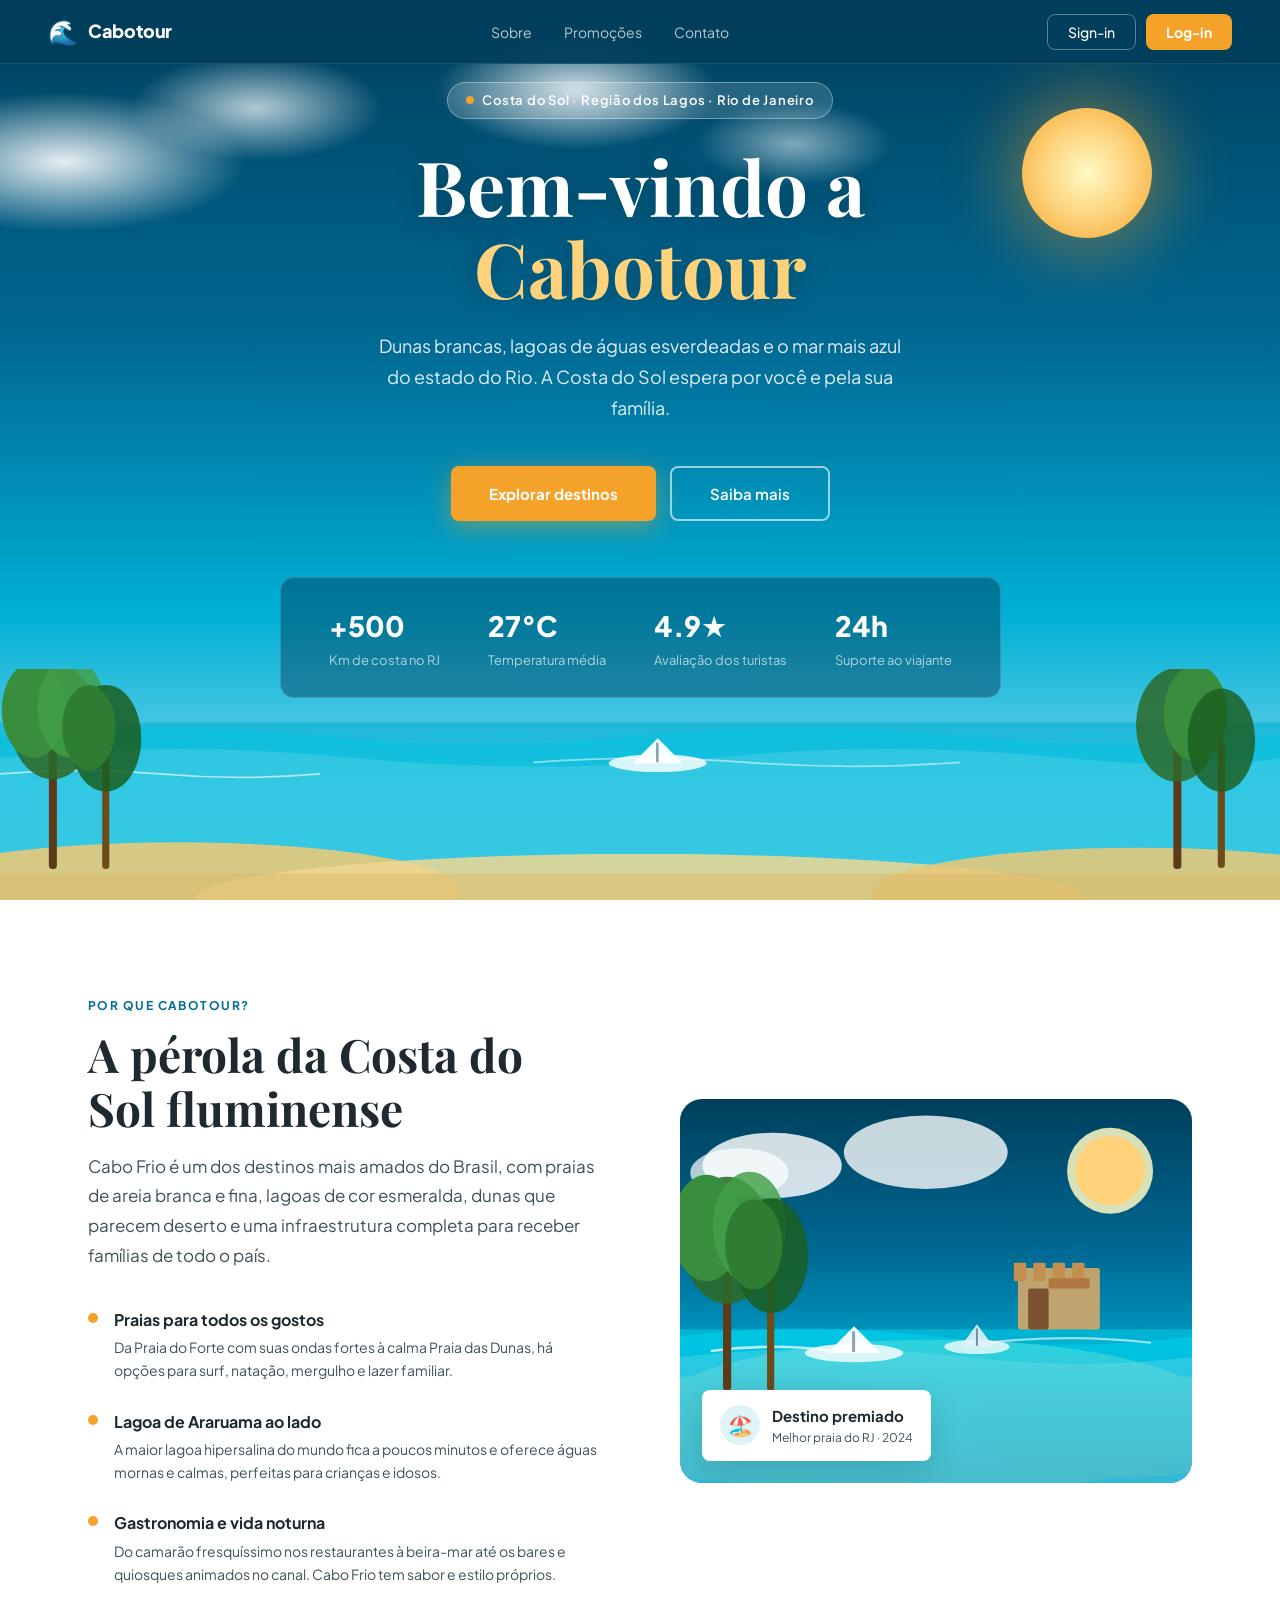
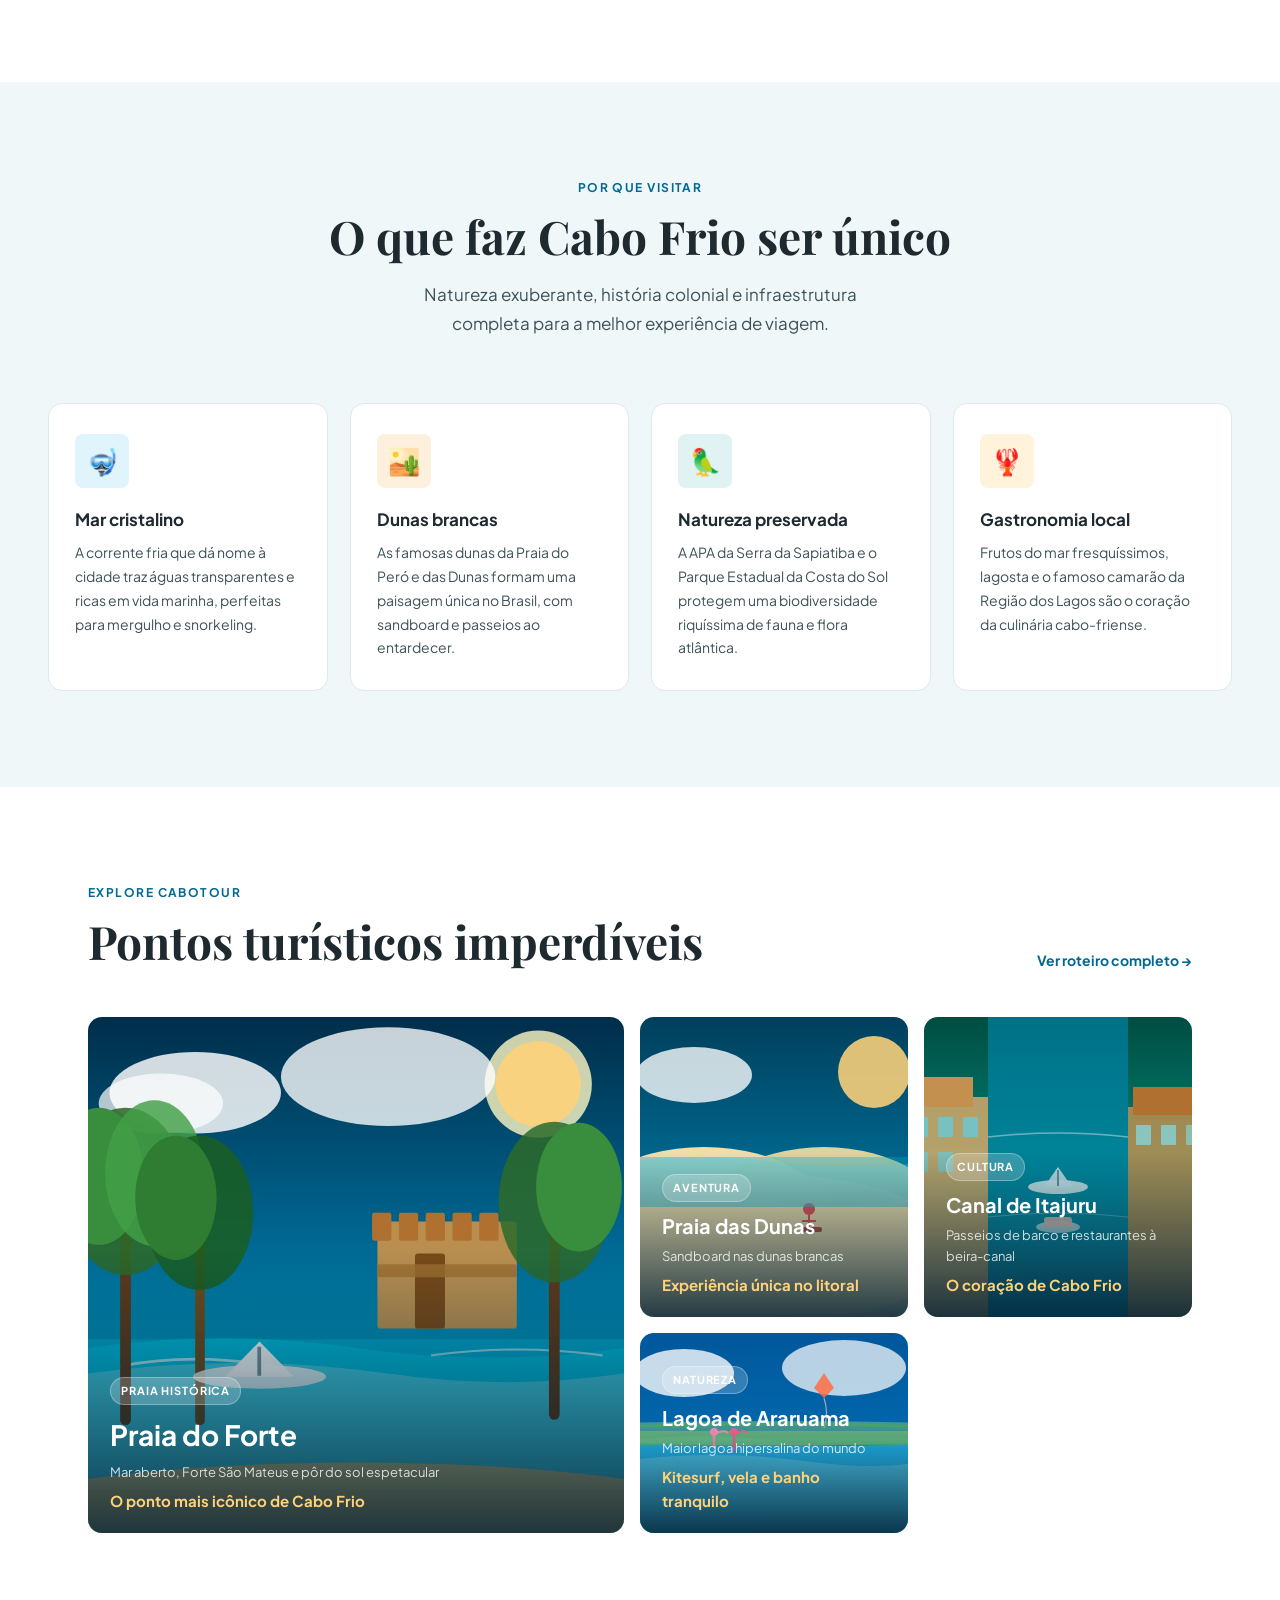
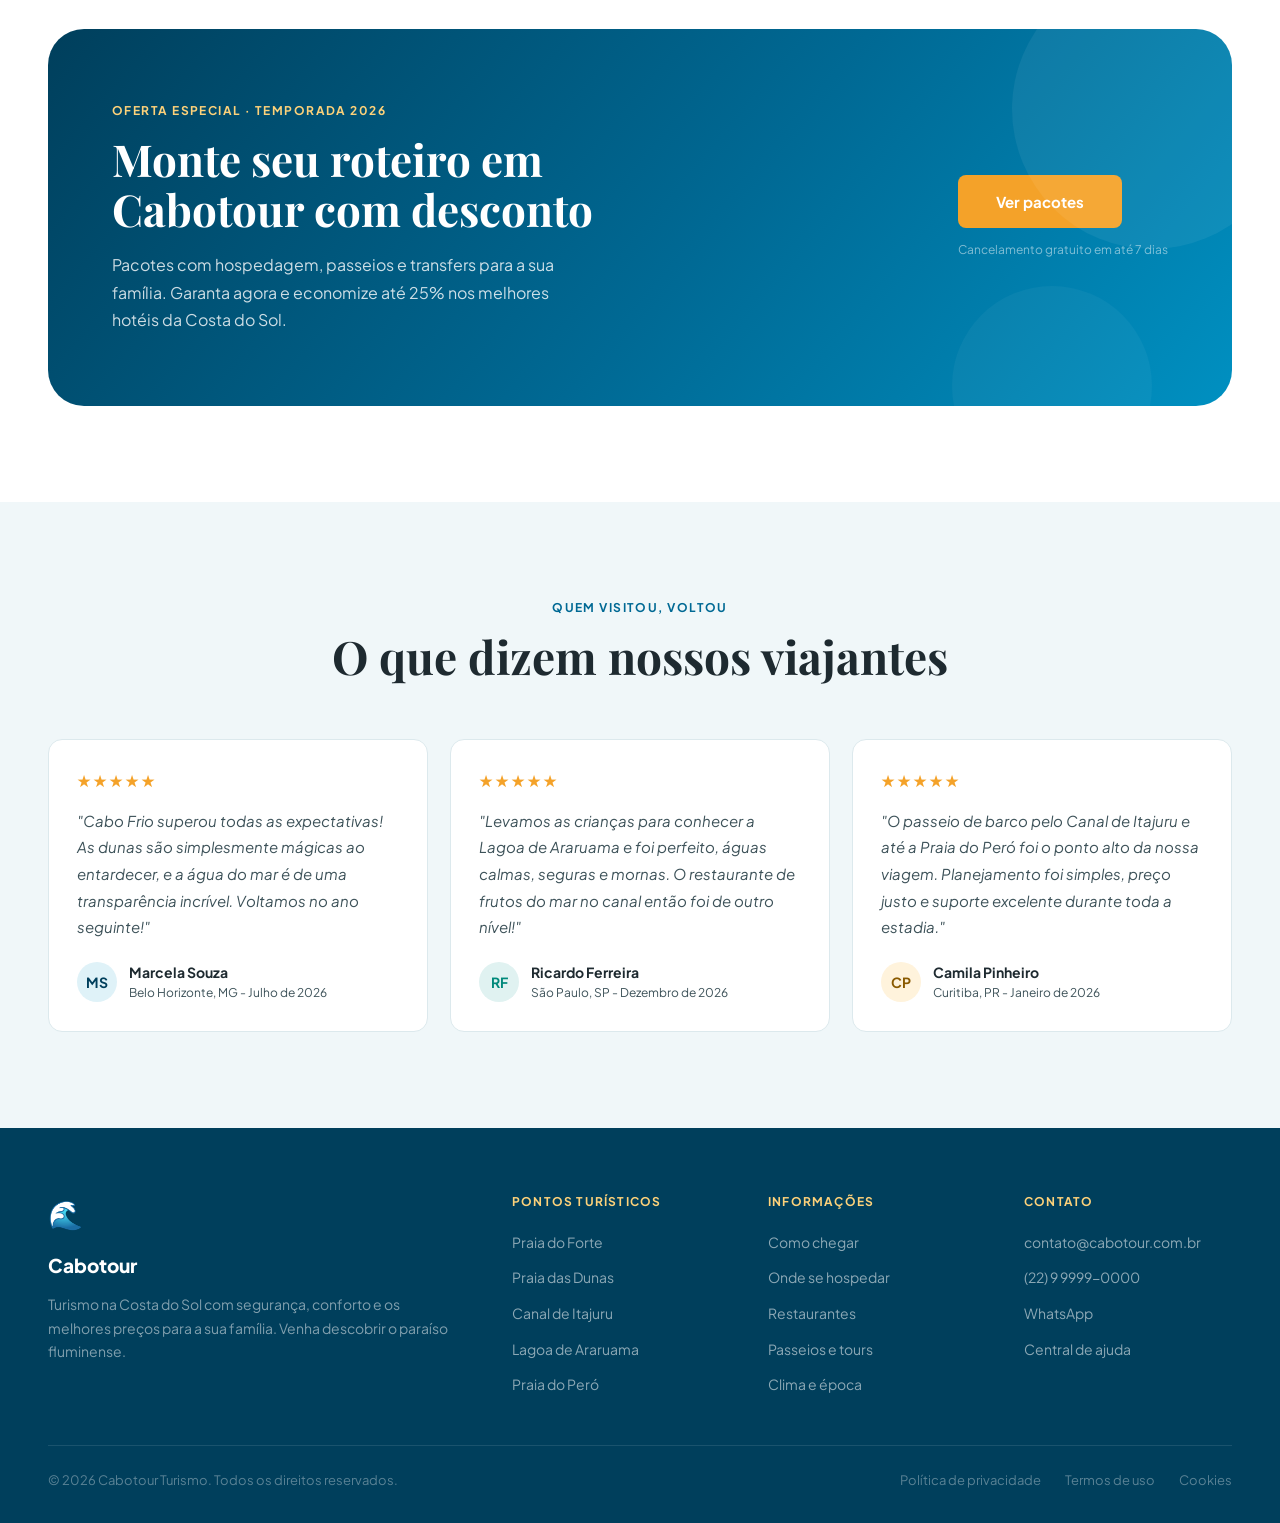
==== commit 46171642: "commit" ====
--- a/Protótipo Alta Fidelidade/Cabotour/index.html
+++ b/Protótipo Alta Fidelidade/Cabotour/index.html
@@ -7,21 +7,20 @@
 <link rel="preconnect" href="https://fonts.googleapis.com" />
 <link rel="preconnect" href="https://fonts.gstatic.com" crossorigin />
 <link href="https://fonts.googleapis.com/css2?family=Plus+Jakarta+Sans:wght@400;500;600;700;800&family=Playfair+Display:ital,wght@0,700;1,700&display=swap" rel="stylesheet" />
-<link rel="stylesheet" href="../CSS/style.css"/>
+<link rel="stylesheet" href="style.css"/>
 </head>
 <body>
 
 <!-- NAV -->
 <nav>
-  <a class="nav-logo" href="#">
+  <a class="nav-logo" href="/Protótipo Alta Fidelidade/Cabotour/index.html">
     <span class="nav-logo-icon" aria-hidden="true">🌊</span>
     <span class="nav-brand">Cabotour</span>
   </a>
   <ul class="nav-links">
-    <li><a href="#sobre">Sobre</a></li>
-    <li><a href="#pontos">Pontos turísticos</a></li>
-    <li><a href="#vantagens">Por que ir</a></li>
-    <li><a href="#contato">Contato</a></li>
+    <li><a href="/Protótipo Alta Fidelidade/Sobre/index.html">Sobre</a></li>
+    <li><a href="/Protótipo Alta Fidelidade/PromoPage/index.html">Promoções</a></li>
+    <li><a href="/Protótipo Alta Fidelidade/Contatos/index.html">Contato</a></li>
   </ul>
   <div class="nav-actions">
     <button class="btn-ghost">Sign-in</button>
--- a/Protótipo Alta Fidelidade/Cabotour/style.css
+++ b/Protótipo Alta Fidelidade/Cabotour/style.css
@@ -0,0 +1,236 @@
+*, *::before, *::after { box-sizing: border-box; margin: 0; padding: 0; }
+
+:root {
+  --ocean:  #006994;
+  --ocean-d:#003f5c;
+  --ocean-l:#0090c1;
+  --sand:   #e8c97a;
+  --sand-l: #f5e4b0;
+  --sun:    #f4a229;
+  --sun-l:  #fdd27a;
+  --teal:   #00897b;
+  --teal-l: #b2dfdb;
+  --white:  #ffffff;
+  --gray-900:#1e2a30;
+  --gray-700:#3d5259;
+  --gray-400:#7a9199;
+  --gray-100:#dce9ed;
+  --gray-50: #f0f7f9;
+  --r-sm:8px; --r-md:14px; --r-lg:22px; --r-xl:36px;
+  --font-d:'Playfair Display',Georgia,serif;
+  --font-b:'Plus Jakarta Sans',system-ui,sans-serif;
+}
+
+html { scroll-behavior:smooth; }
+body { font-family:var(--font-b); color:var(--gray-900); background:var(--white); line-height:1.6; }
+
+
+nav {
+  position:fixed; top:0; left:0; right:0; z-index:100;
+  display:flex; align-items:center; justify-content:space-between;
+  padding:0 48px; height:64px;
+  background:rgba(0,63,92,0.93);
+  backdrop-filter:blur(14px);
+  border-bottom:1px solid rgba(255,255,255,0.1);
+}
+.nav-logo { display:flex; align-items:center; gap:10px; text-decoration:none; }
+.nav-logo-icon { font-size:24px; }
+.nav-brand { font-size:18px; font-weight:800; color:#fff; letter-spacing:-0.02em; }
+.nav-brand span { color:var(--sun-l); }
+.nav-links { display:flex; gap:32px; list-style:none; }
+.nav-links a { font-size:14px; color:rgba(255,255,255,0.72); text-decoration:none; transition:color .2s; }
+.nav-links a:hover { color:#fff; }
+.nav-actions { display:flex; gap:10px; }
+.btn-ghost { background:transparent; border:1px solid rgba(255,255,255,0.35); color:#fff; padding:8px 20px; border-radius:var(--r-sm); font-size:14px; font-weight:500; cursor:pointer; font-family:var(--font-b); transition:background .2s; }
+.btn-ghost:hover { background:rgba(255,255,255,0.12); }
+.btn-solid { background:var(--sun); border:none; color:#fff; padding:8px 20px; border-radius:var(--r-sm); font-size:14px; font-weight:700; cursor:pointer; font-family:var(--font-b); transition:background .2s; }
+.btn-solid:hover { background:var(--sun-l); color:var(--gray-900); }
+
+.hero {
+  position:relative; min-height:100vh; display:flex; flex-direction:column;
+  align-items:center; justify-content:center; overflow:hidden; padding:80px 24px 0;
+  background:linear-gradient(180deg,#003f5c 0%,#006994 38%,#00afd4 68%,#5ecfe8 85%,#a8e6f0 100%);
+}
+.hero-sun {
+  position:absolute; right:10%; top:12%; width:130px; height:130px; border-radius:50%;
+  background:radial-gradient(circle,#fff9c4 0%,#fdd27a 50%,#f4a229 100%);
+  box-shadow:0 0 60px 20px rgba(244,162,41,0.35);
+}
+.hero-clouds {
+  position:absolute; inset:0; pointer-events:none;
+  background-image:
+    radial-gradient(ellipse 260px 100px at 5% 18%,rgba(255,255,255,0.9) 0%,transparent 70%),
+    radial-gradient(ellipse 180px 75px at 20% 12%,rgba(255,255,255,0.7) 0%,transparent 70%),
+    radial-gradient(ellipse 200px 85px at 45% 10%,rgba(255,255,255,0.82) 0%,transparent 70%),
+    radial-gradient(ellipse 140px 60px at 62% 16%,rgba(255,255,255,0.5) 0%,transparent 70%);
+}
+.hero-dunes { position:absolute; bottom:0; left:0; right:0; line-height:0; }
+.hero-dunes svg { display:block; width:100%; }
+.hero-content { position:relative; z-index:2; text-align:center; max-width:700px; }
+.hero-badge {
+  display:inline-flex; align-items:center; gap:8px;
+  background:rgba(255,255,255,0.15); border:1px solid rgba(255,255,255,0.35);
+  color:#fff; font-size:13px; font-weight:600; letter-spacing:.06em;
+  padding:7px 18px; border-radius:999px; margin-bottom:26px; backdrop-filter:blur(4px);
+}
+.hero-badge-dot { width:8px; height:8px; border-radius:50%; background:var(--sun); display:inline-block; }
+.hero-title {
+  font-family:var(--font-d); font-size:clamp(44px,7vw,76px); line-height:1.08;
+  color:#fff; text-shadow:0 3px 24px rgba(0,40,60,0.4); margin-bottom:22px;
+}
+.hero-title em { font-style:normal; color:var(--sun-l); }
+.hero-sub { font-size:18px; color:rgba(255,255,255,0.88); line-height:1.72; margin-bottom:42px; max-width:540px; margin-left:auto; margin-right:auto; }
+.hero-actions { display:flex; gap:14px; justify-content:center; flex-wrap:wrap; }
+.btn-hero-p { background:var(--sun); color:#fff; border:none; padding:16px 38px; border-radius:var(--r-sm); font-size:15px; font-weight:700; cursor:pointer; font-family:var(--font-b); box-shadow:0 6px 24px rgba(244,162,41,0.45); transition:transform .15s,box-shadow .15s; }
+.btn-hero-p:hover { transform:translateY(-2px); box-shadow:0 10px 32px rgba(244,162,41,0.55); }
+.btn-hero-s { background:transparent; color:#fff; border:2px solid rgba(255,255,255,0.6); padding:16px 38px; border-radius:var(--r-sm); font-size:15px; font-weight:600; cursor:pointer; font-family:var(--font-b); transition:background .2s; }
+.btn-hero-s:hover { background:rgba(255,255,255,0.12); }
+.hero-stats {
+  position:relative; z-index:2; display:flex; gap:48px; margin-top:56px; margin-bottom:200px;
+  padding:26px 48px; background:rgba(0,40,70,0.4); border:1px solid rgba(255,255,255,0.18);
+  border-radius:var(--r-md); backdrop-filter:blur(10px); flex-wrap:wrap; justify-content:center;
+}
+.stat-num { font-size:28px; font-weight:800; color:#fff; }
+.stat-label { font-size:13px; color:rgba(255,255,255,0.65); margin-top:2px; }
+
+
+.about { padding:96px 48px; max-width:1200px; margin:0 auto; }
+.eyebrow { font-size:12px; font-weight:700; letter-spacing:.12em; text-transform:uppercase; color:var(--ocean); margin-bottom:12px; }
+.sec-title { font-family:var(--font-d); font-size:clamp(28px,4vw,46px); color:var(--gray-900); line-height:1.18; margin-bottom:16px; }
+.sec-sub { font-size:17px; color:var(--gray-700); max-width:540px; line-height:1.75; }
+.about-grid { display:grid; grid-template-columns:1fr 1fr; gap:80px; align-items:center; }
+.about-visual {
+  position:relative; border-radius:var(--r-lg); overflow:hidden;
+  aspect-ratio:4/3; background:linear-gradient(135deg,#cceef8,#8dd5ed);
+}
+.about-visual svg { width:100%; height:100%; display:block; }
+.about-badge {
+  position:absolute; bottom:22px; left:22px;
+  background:#fff; border-radius:var(--r-sm);
+  padding:14px 18px; box-shadow:0 8px 30px rgba(0,0,0,0.14);
+  display:flex; align-items:center; gap:12px;
+}
+.badge-ic { width:40px; height:40px; background:#e0f4f8; border-radius:50%; display:flex; align-items:center; justify-content:center; font-size:20px; }
+.badge-main { font-size:15px; font-weight:700; color:var(--gray-900); }
+.badge-sub { font-size:12px; color:var(--gray-700); }
+.features { display:flex; flex-direction:column; gap:26px; margin-top:36px; }
+.feat { display:flex; gap:16px; align-items:flex-start; }
+.feat-dot { width:10px; height:10px; border-radius:50%; background:var(--sun); margin-top:6px; flex-shrink:0; }
+.feat-title { font-size:16px; font-weight:700; color:var(--gray-900); margin-bottom:4px; }
+.feat-desc { font-size:14px; color:var(--gray-700); line-height:1.65; }
+
+
+.atrativos { padding:96px 48px; background:var(--gray-50); }
+.atrativos-inner { max-width:1200px; margin:0 auto; }
+.atrativos-head { text-align:center; margin-bottom:64px; }
+.cards-grid { display:grid; grid-template-columns:repeat(auto-fit,minmax(240px,1fr)); gap:22px; }
+.atr-card {
+  background:var(--white); border:1px solid var(--gray-100); border-radius:var(--r-md);
+  padding:30px 26px; transition:transform .2s,box-shadow .2s;
+}
+.atr-card:hover { transform:translateY(-4px); box-shadow:0 14px 40px rgba(0,105,148,0.1); }
+.atr-icon { width:54px; height:54px; border-radius:var(--r-sm); display:flex; align-items:center; justify-content:center; font-size:26px; margin-bottom:18px; }
+.ic-ocean { background:#e0f4fb; }
+.ic-sun   { background:#fff3dc; }
+.ic-teal  { background:#e0f2f1; }
+.ic-dune  { background:#fdf0dc; }
+.atr-title { font-size:17px; font-weight:700; color:var(--gray-900); margin-bottom:8px; }
+.atr-desc  { font-size:14px; color:var(--gray-700); line-height:1.7; }
+
+
+.pontos { padding:96px 48px; max-width:1200px; margin:0 auto; }
+.pontos-head { display:flex; justify-content:space-between; align-items:flex-end; margin-bottom:48px; flex-wrap:wrap; gap:20px; }
+.btn-link { background:none; border:none; color:var(--ocean); font-size:14px; font-weight:700; cursor:pointer; font-family:var(--font-b); padding:0; }
+.dest-grid { display:grid; grid-template-columns:2fr 1fr 1fr; grid-template-rows:300px 200px; gap:16px; }
+.dest-card { border-radius:var(--r-md); overflow:hidden; position:relative; cursor:pointer; }
+.dest-card:first-child { grid-row:1/3; }
+.dest-bg { width:100%; height:100%; display:block; }
+.dest-ov { position:absolute; inset:0; background:linear-gradient(to top,rgba(0,30,50,0.85) 0%,transparent 55%); }
+.dest-info { position:absolute; bottom:0; left:0; right:0; padding:20px 22px; }
+.dest-tag { display:inline-block; background:rgba(255,255,255,0.2); border:1px solid rgba(255,255,255,0.3); color:#fff; font-size:11px; font-weight:700; letter-spacing:.08em; text-transform:uppercase; padding:4px 10px; border-radius:999px; margin-bottom:8px; }
+.dest-name { font-size:20px; font-weight:700; color:#fff; margin-bottom:4px; }
+.dest-card:first-child .dest-name { font-size:28px; }
+.dest-det { font-size:13px; color:rgba(255,255,255,0.8); }
+.dest-price { font-size:15px; font-weight:700; color:var(--sun-l); margin-top:6px; }
+
+
+.promo-wrap { padding:0 48px 96px; }
+.promo-inner {
+  max-width:1200px; margin:0 auto;
+  background:linear-gradient(130deg,var(--ocean-d) 0%,var(--ocean) 55%,var(--ocean-l) 100%);
+  border-radius:var(--r-xl); padding:72px 64px;
+  display:grid; grid-template-columns:1fr auto; align-items:center; gap:48px;
+  position:relative; overflow:hidden;
+}
+.promo-deco  { position:absolute; right:-60px; top:-60px; width:280px; height:280px; border-radius:50%; background:rgba(255,255,255,0.06); }
+.promo-deco2 { position:absolute; right:80px; bottom:-80px; width:200px; height:200px; border-radius:50%; background:rgba(255,255,255,0.04); }
+.promo-label { font-size:12px; font-weight:700; letter-spacing:.12em; text-transform:uppercase; color:var(--sun-l); margin-bottom:14px; }
+.promo-title { font-family:var(--font-d); font-size:clamp(26px,3.5vw,44px); color:#fff; line-height:1.15; margin-bottom:16px; }
+.promo-desc  { font-size:16px; color:rgba(255,255,255,0.8); line-height:1.72; max-width:480px; }
+.promo-btns  { display:flex; flex-direction:column; gap:12px; align-items:flex-start; flex-shrink:0; }
+.btn-cta { background:var(--sun); color:#fff; border:none; padding:17px 38px; border-radius:var(--r-sm); font-size:15px; font-weight:700; cursor:pointer; font-family:var(--font-b); white-space:nowrap; transition:transform .15s; }
+.btn-cta:hover { transform:scale(1.03); }
+.promo-note { font-size:12px; color:rgba(255,255,255,0.5); }
+
+
+.depoi { padding:96px 48px; background:var(--gray-50); }
+.depoi-inner { max-width:1200px; margin:0 auto; }
+.depoi-head { text-align:center; margin-bottom:56px; }
+.depoi-grid { display:grid; grid-template-columns:repeat(auto-fit,minmax(280px,1fr)); gap:22px; }
+.dep-card { background:var(--white); border:1px solid var(--gray-100); border-radius:var(--r-md); padding:28px; }
+.dep-stars { color:#f4a229; font-size:16px; margin-bottom:14px; letter-spacing:2px; }
+.dep-text  { font-size:15px; color:var(--gray-700); line-height:1.78; margin-bottom:20px; font-style:italic; }
+.dep-author { display:flex; align-items:center; gap:12px; }
+.dep-av { width:40px; height:40px; border-radius:50%; display:flex; align-items:center; justify-content:center; font-size:14px; font-weight:700; }
+.av1 { background:#dff2f8; color:var(--ocean-d); }
+.av2 { background:#e0f2f1; color:var(--teal); }
+.av3 { background:#fff3dc; color:#8a5a00; }
+.dep-name { font-size:14px; font-weight:700; color:var(--gray-900); }
+.dep-loc  { font-size:12px; color:var(--gray-700); }
+
+
+footer { background:var(--ocean-d); padding:64px 48px 32px; }
+.foot-inner { max-width:1200px; margin:0 auto; }
+.foot-top { display:grid; grid-template-columns:2fr 1fr 1fr 1fr; gap:48px; margin-bottom:48px; }
+.foot-brand-name { font-size:19px; font-weight:800; color:#fff; margin:14px 0 12px; }
+.foot-brand-name span { color:var(--sun-l); }
+.foot-desc { font-size:14px; color:rgba(255,255,255,0.5); line-height:1.7; }
+.foot-col-title { font-size:12px; font-weight:700; letter-spacing:.1em; text-transform:uppercase; color:var(--sun-l); margin-bottom:18px; }
+.foot-links { list-style:none; display:flex; flex-direction:column; gap:10px; }
+.foot-links a { font-size:14px; color:rgba(255,255,255,0.55); text-decoration:none; transition:color .2s; }
+.foot-links a:hover { color:#fff; }
+.foot-bottom { border-top:1px solid rgba(255,255,255,0.1); padding-top:24px; display:flex; justify-content:space-between; align-items:center; flex-wrap:wrap; gap:12px; }
+.foot-copy { font-size:13px; color:rgba(255,255,255,0.35); }
+.foot-legal { display:flex; gap:24px; }
+.foot-legal a { font-size:13px; color:rgba(255,255,255,0.35); text-decoration:none; transition:color .2s; }
+.foot-legal a:hover { color:rgba(255,255,255,0.8); }
+
+
+.text-center { text-align: center; }
+.mx-auto { margin-left: auto; margin-right: auto; }
+.max-w-500 { max-width: 500px; }
+.mb-0 { margin-bottom: 0; }
+.foot-emoji { font-size: 28px; }
+
+
+@media(max-width:900px){
+  nav { padding:0 24px; }
+  .nav-links { display:none; }
+  .about-grid { grid-template-columns:1fr; gap:48px; }
+  .dest-grid { grid-template-columns:1fr 1fr; grid-template-rows:auto; }
+  .dest-card:first-child { grid-column:1/-1; grid-row:auto; height:280px; }
+  .promo-inner { grid-template-columns:1fr; padding:48px 32px; }
+  .foot-top { grid-template-columns:1fr 1fr; }
+  .about,.atrativos,.pontos,.promo-wrap,.depoi,footer { padding-left:24px; padding-right:24px; }
+}
+@media(max-width:600px){
+  .hero-stats { gap:24px; padding:20px 24px; margin-bottom:180px; }
+  .dest-grid { grid-template-columns:1fr; }
+  .dest-card:first-child { height:260px; }
+  .foot-top { grid-template-columns:1fr; }
+  .foot-bottom { flex-direction:column; align-items:flex-start; }
+  .hero-sun { width:80px; height:80px; }
+}
+@media(prefers-reduced-motion:reduce){
+  .atr-card,.btn-hero-p,.btn-cta { transition:none; }
+}
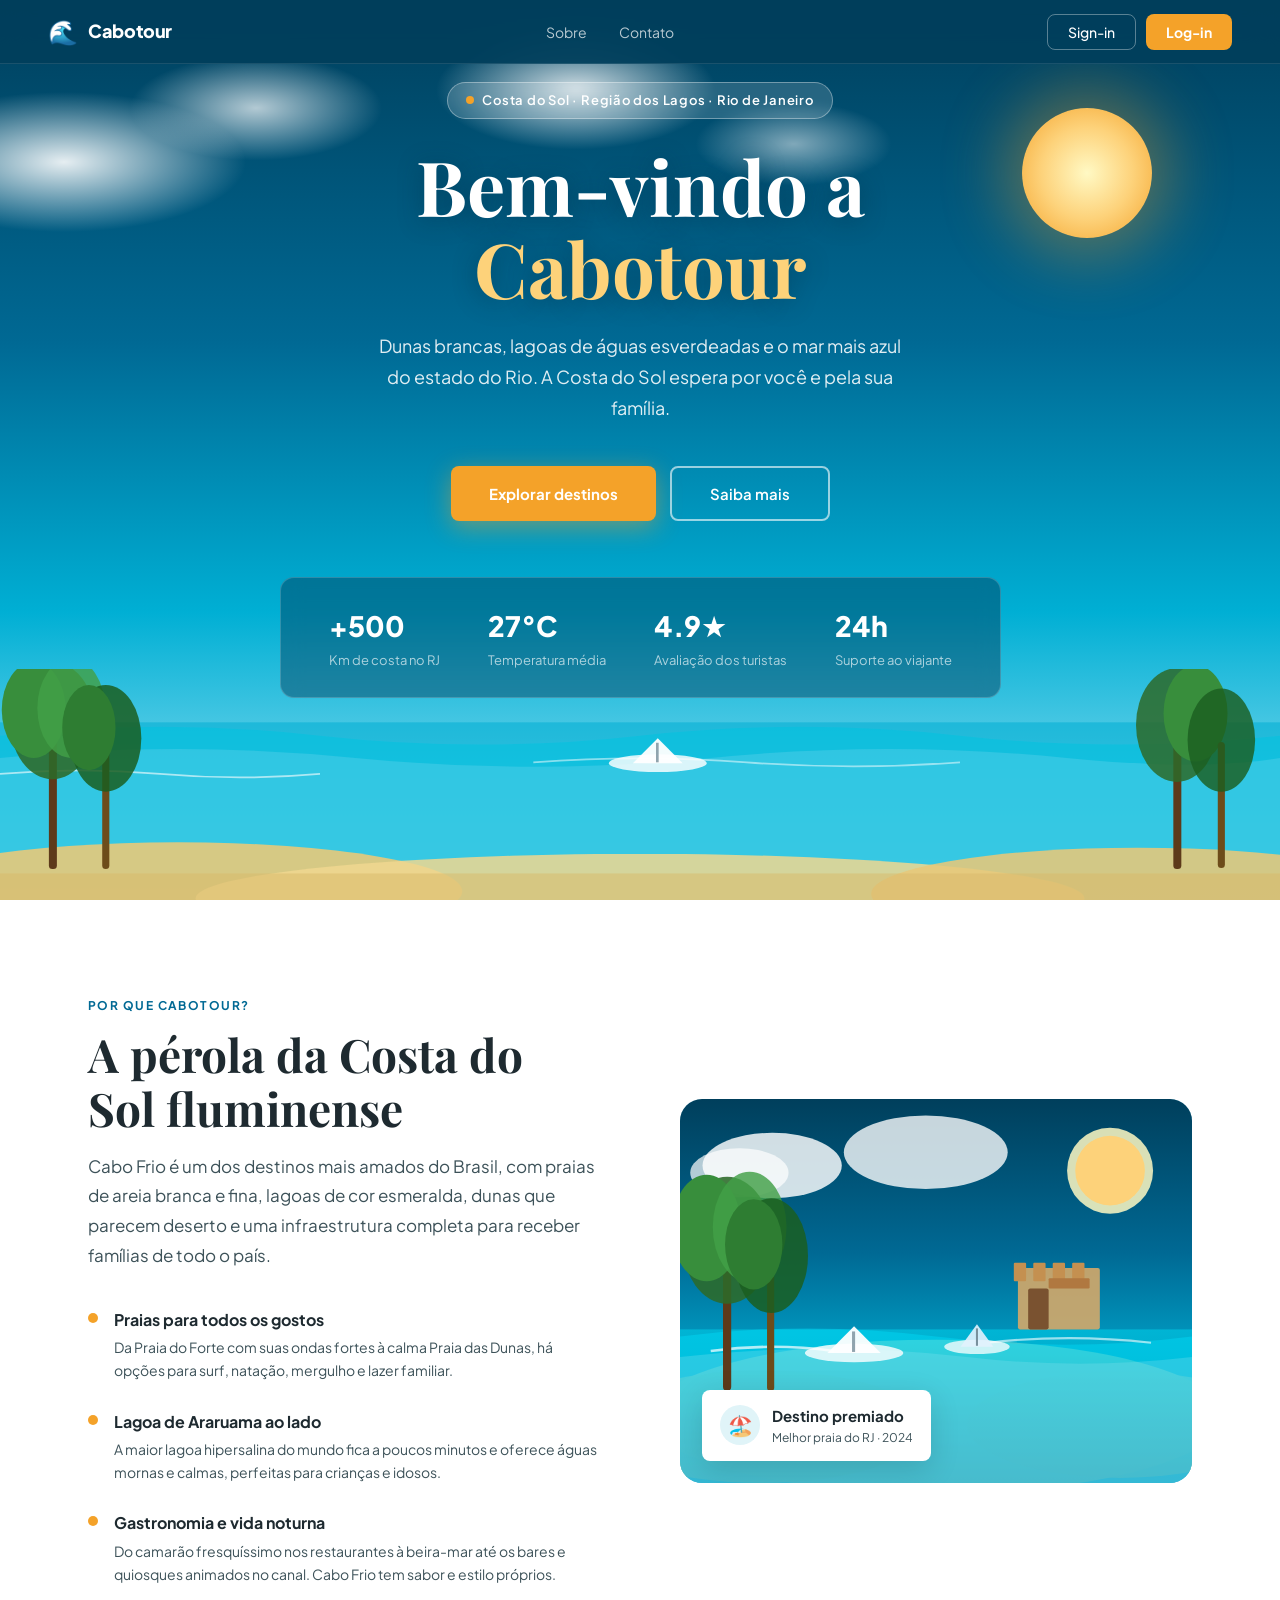
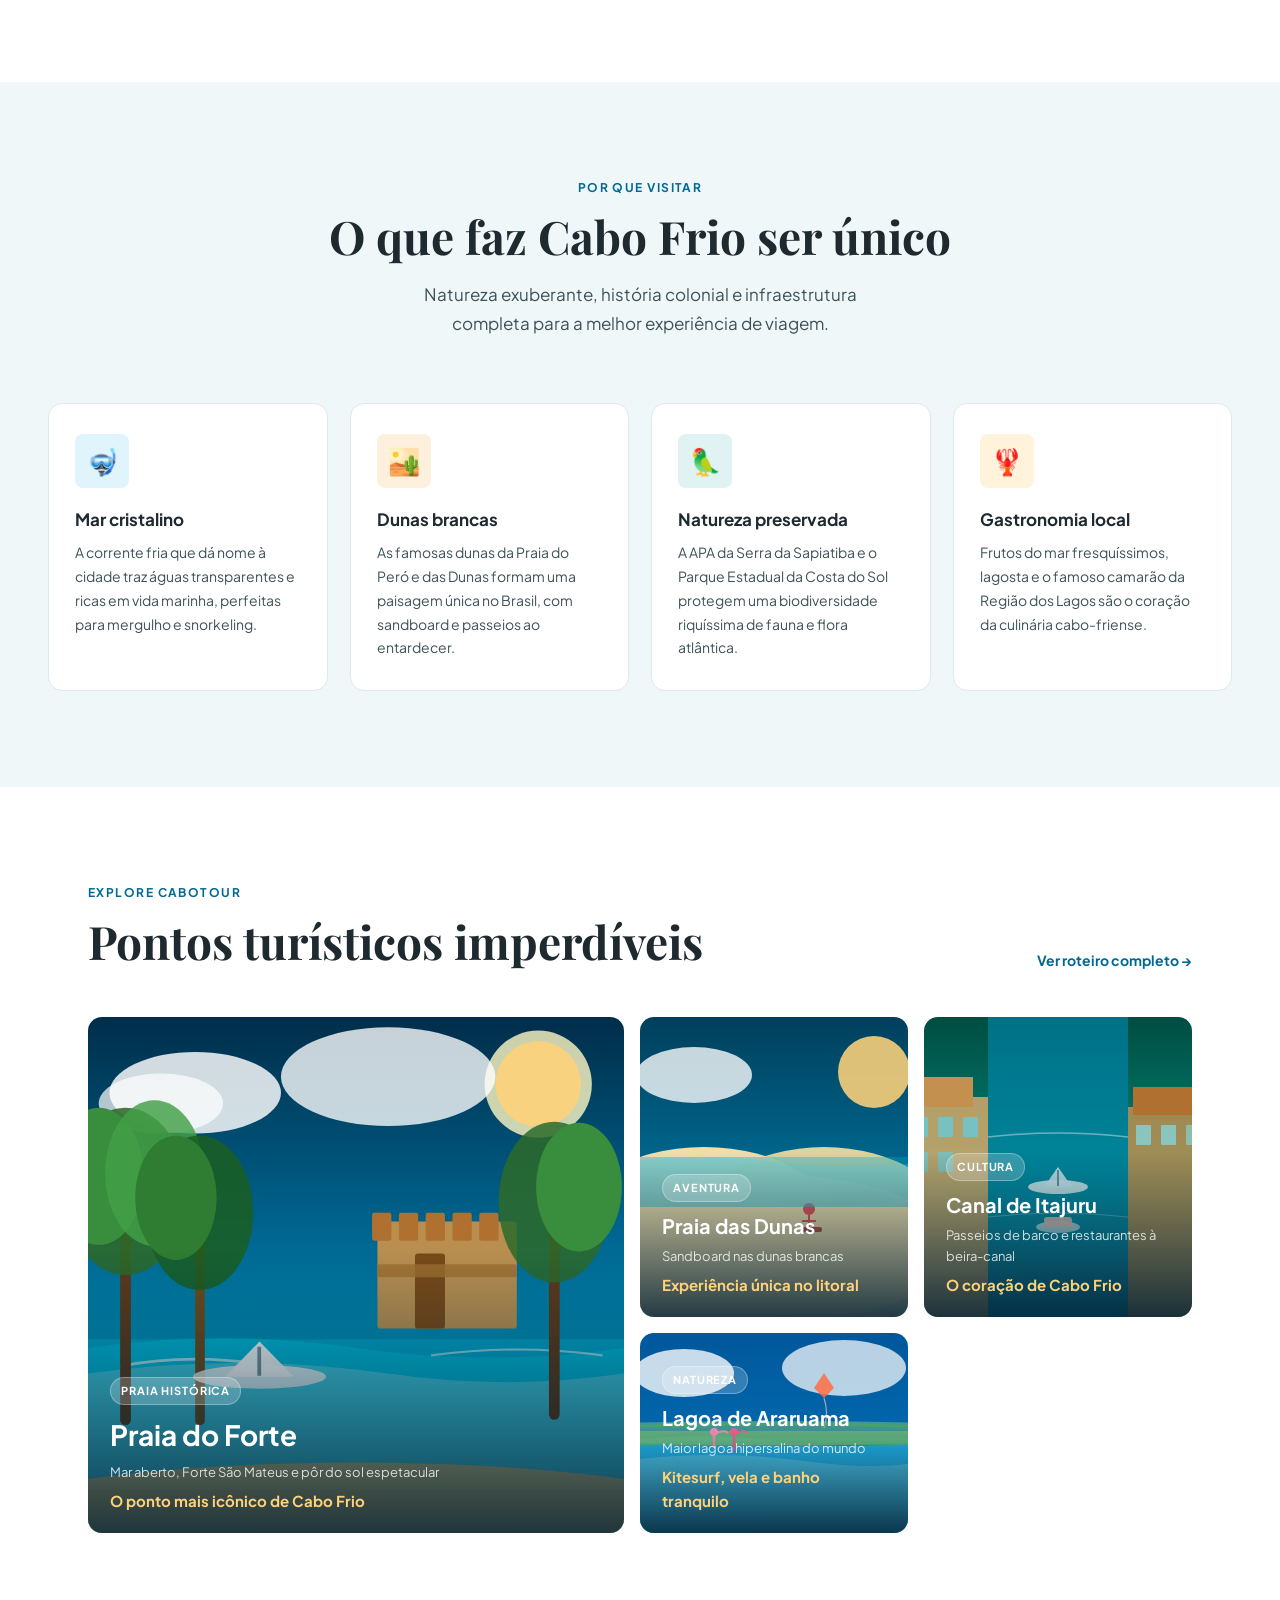
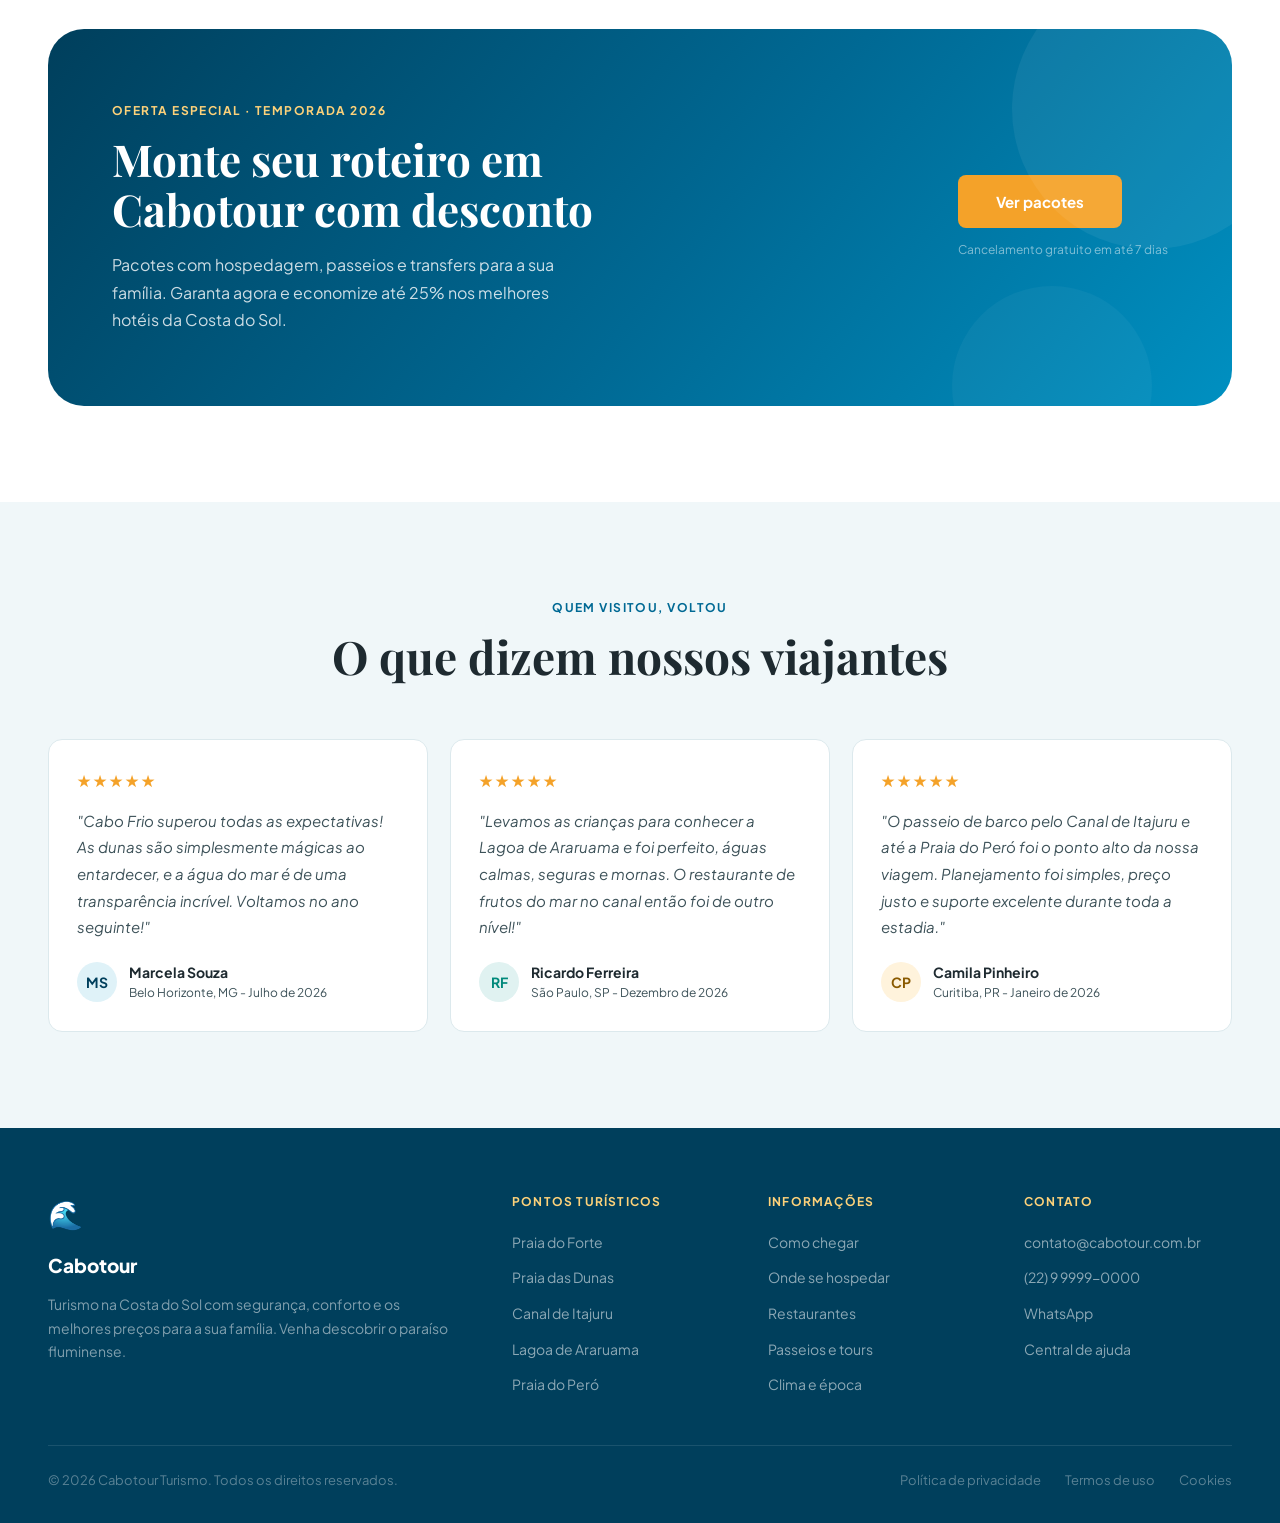
==== commit ba34a97f: "Unlinked PromoPage from the other websites." ====
--- a/Protótipo Alta Fidelidade/Cabotour/index.html
+++ b/Protótipo Alta Fidelidade/Cabotour/index.html
@@ -13,14 +13,13 @@
 
 <!-- NAV -->
 <nav>
-  <a class="nav-logo" href="/Protótipo Alta Fidelidade/Cabotour/index.html">
+  <a class="nav-logo" href="https://cabotour.up.railway.app">
     <span class="nav-logo-icon" aria-hidden="true">🌊</span>
     <span class="nav-brand">Cabotour</span>
   </a>
   <ul class="nav-links">
-    <li><a href="/Protótipo Alta Fidelidade/Sobre/index.html">Sobre</a></li>
-    <li><a href="/Protótipo Alta Fidelidade/PromoPage/index.html">Promoções</a></li>
-    <li><a href="/Protótipo Alta Fidelidade/Contatos/index.html">Contato</a></li>
+    <li><a href="https://cabotoursobre-production.up.railway.app">Sobre</a></li>
+    <li><a href="https://cabotourcontatos-production.up.railway.app">Contato</a></li>
   </ul>
   <div class="nav-actions">
     <button class="btn-ghost">Sign-in</button>
